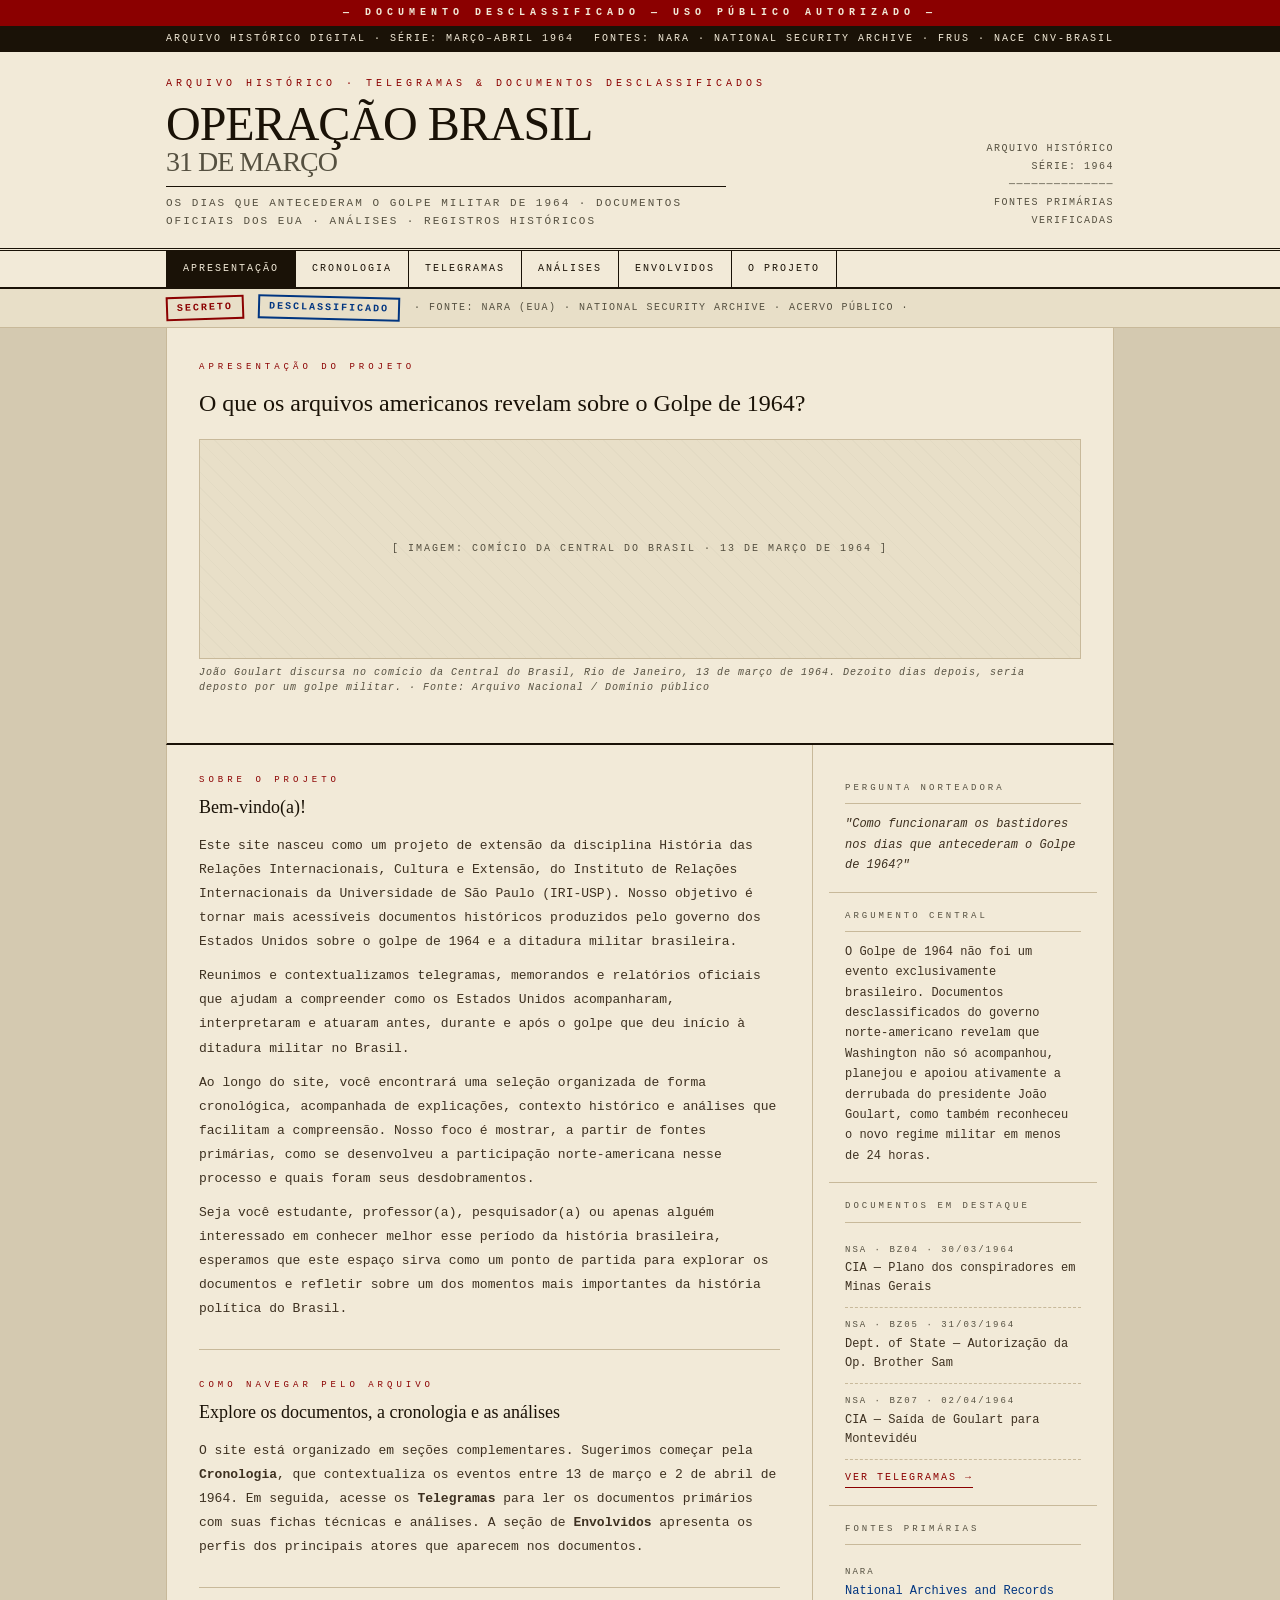
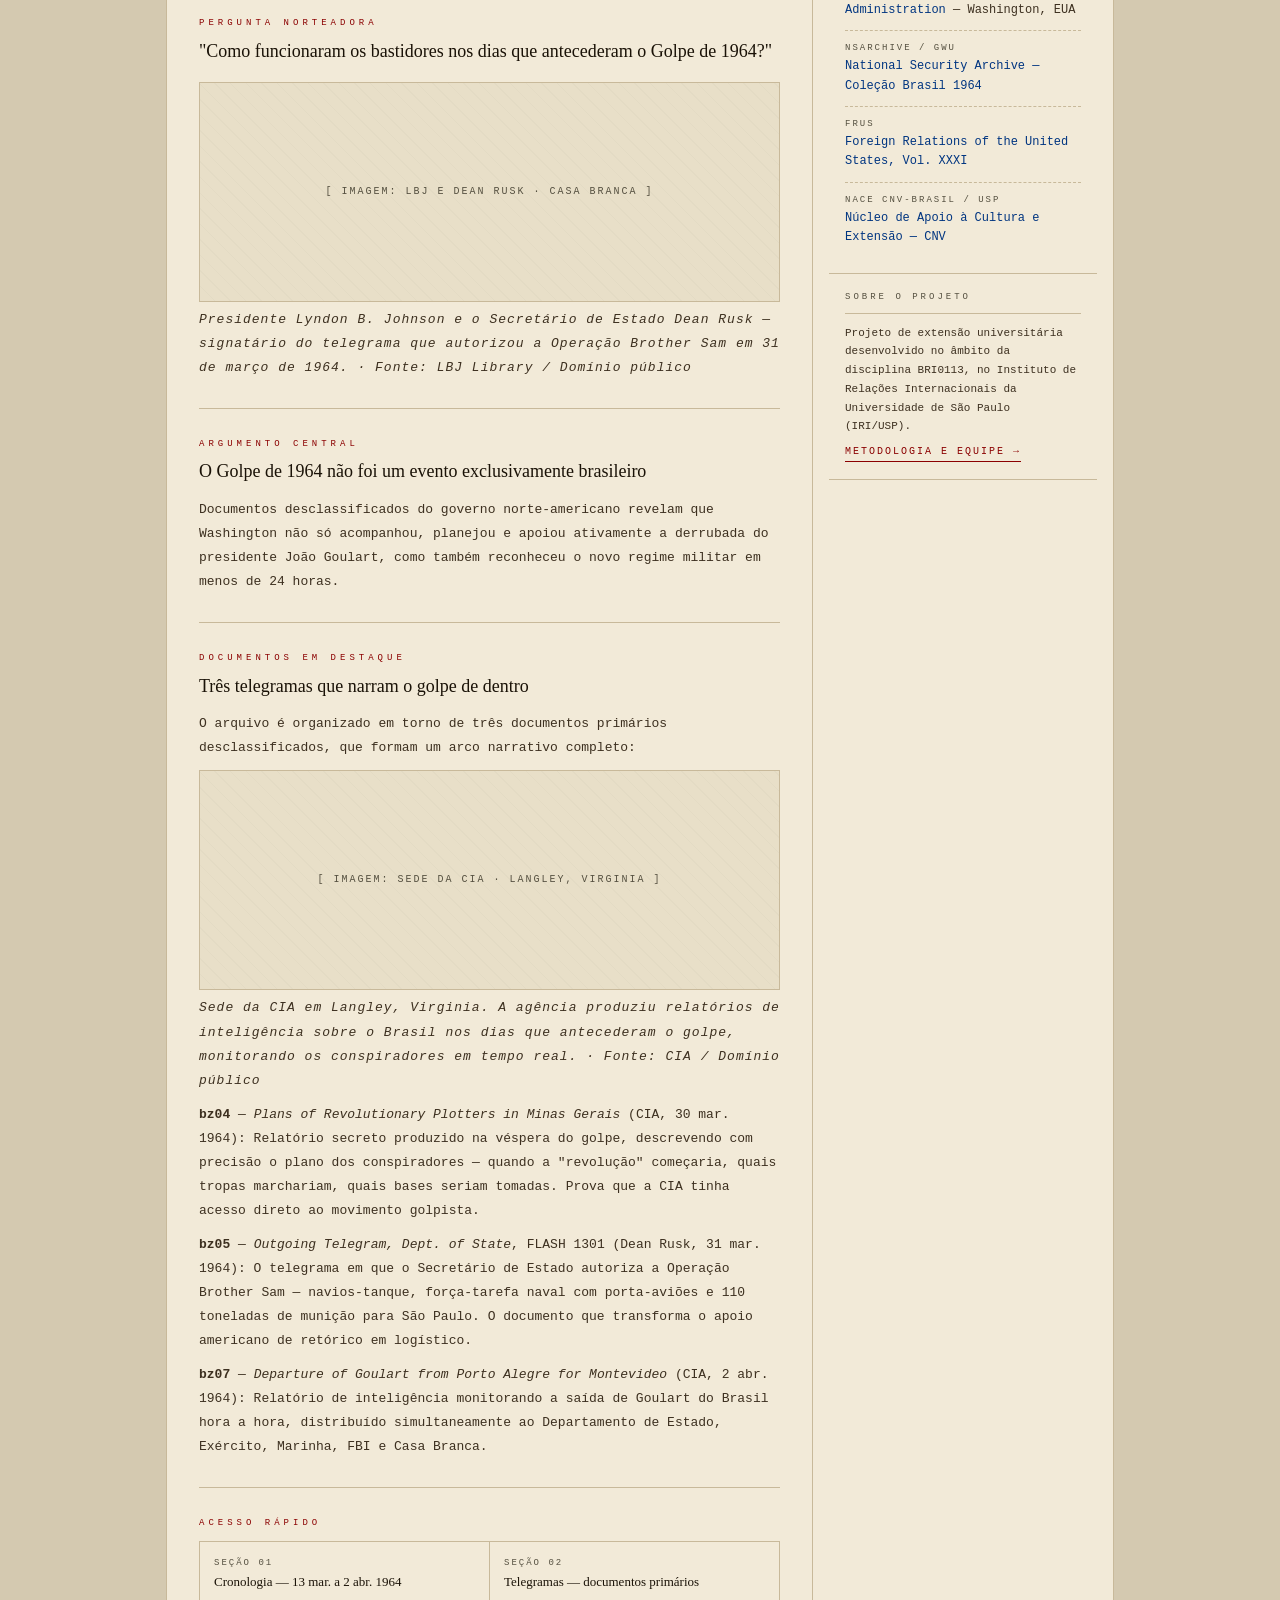
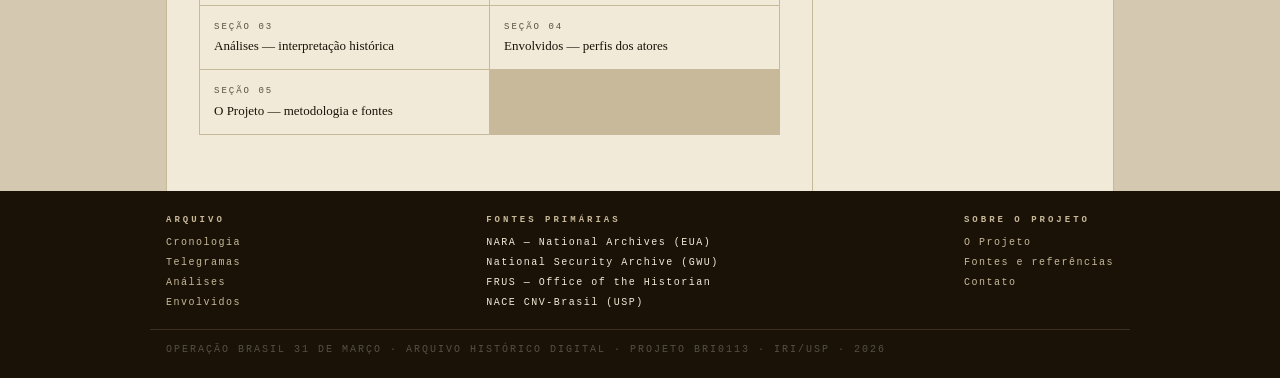
==== index.html @ 46f2328e "Add files via upload" ====
<!DOCTYPE html>
<html lang="pt-BR">
<head>
  <meta charset="UTF-8">
  <meta name="viewport" content="width=device-width, initial-scale=1.0">
  <title>Operação Brasil 31 de Março — Os Dias que Antecederam o Golpe de 1964</title>
  <meta name="description" content="Arquivo histórico digital com telegramas oficiais desclassificados da CIA e do Departamento de Estado norte-americano sobre o papel dos EUA no golpe militar de 1964 no Brasil.">
  <link rel="stylesheet" href="css/style.css">
</head>
<body>

<div class="classify-bar">— documento desclassificado — uso público autorizado —</div>

<div class="meta-bar">
  <div class="container">
    <span>ARQUIVO HISTÓRICO DIGITAL · SÉRIE: MARÇO–ABRIL 1964</span>
    <span>FONTES: NARA · NATIONAL SECURITY ARCHIVE · FRUS · NACE CNV-BRASIL</span>
  </div>
</div>

<header class="site-header">
  <div class="container">
    <div class="header-left">
      <div class="header-eyebrow">arquivo histórico · telegramas & documentos desclassificados</div>
      <div class="site-title">
        OPERAÇÃO BRASIL
        <span>31 DE MARÇO</span>
      </div>
      <div class="site-subtitle">OS DIAS QUE ANTECEDERAM O GOLPE MILITAR DE 1964 · DOCUMENTOS OFICIAIS DOS EUA · ANÁLISES · REGISTROS HISTÓRICOS</div>
    </div>
    <div class="header-right">
      ARQUIVO HISTÓRICO<br>
      SÉRIE: 1964<br>
      ──────────────<br>
      FONTES PRIMÁRIAS<br>
      VERIFICADAS
    </div>
  </div>
</header>

<nav class="site-nav">
  <div class="container">
    <a class="nav-item active" href="index.html">Apresentação</a>
    <a class="nav-item" href="pages/cronologia.html">Cronologia</a>
    <a class="nav-item" href="pages/telegramas.html">Telegramas</a>
    <a class="nav-item" href="pages/analises.html">Análises</a>
    <a class="nav-item" href="pages/envolvidos.html">Envolvidos</a>
    <a class="nav-item" href="pages/sobre.html">O Projeto</a>
  </div>
</nav>

<div class="stamp-row">
  <div class="container">
    <span class="stamp">SECRETO</span>
    <span class="stamp azul">DESCLASSIFICADO</span>
    <span>· FONTE: NARA (EUA) · NATIONAL SECURITY ARCHIVE · ACERVO PÚBLICO ·</span>
  </div>
</div>

<div class="container">

  <!-- IMAGEM DE ABERTURA -->
  <div class="sobre-hero">
    <div class="sobre-hero-label">Apresentação do projeto</div>
    <div class="sobre-hero-title">O que os arquivos americanos revelam sobre o Golpe de 1964?</div>

    <img
      class="sobre-img"
      src="https://upload.wikimedia.org/wikipedia/commons/thumb/6/6e/João_Goulart_discursando_-_13_de_março_1964.jpg/1200px-João_Goulart_discursando_-_13_de_março_1964.jpg"
      alt="João Goulart discursa no comício da Central do Brasil, 13 de março de 1964"
      onerror="this.style.display='none'; document.getElementById('img-placeholder-hero').style.display='flex';"
    >
    <div id="img-placeholder-hero" class="img-placeholder" style="display:none;">[ imagem: comício da Central do Brasil · 13 de março de 1964 ]</div>
    <p class="img-caption">João Goulart discursa no comício da Central do Brasil, Rio de Janeiro, 13 de março de 1964. Dezoito dias depois, seria deposto por um golpe militar. · Fonte: Arquivo Nacional / Domínio público</p>
  </div>

  <div class="sobre-grid">
    <main class="sobre-main">

      <!-- SEÇÃO 1: SOBRE O PROJETO -->
      <div class="sobre-section">
        <div class="sobre-section-label">Sobre o projeto</div>
        <h2>Bem-vindo(a)!</h2>
        <p>Este site nasceu como um projeto de extensão da disciplina História das Relações Internacionais, Cultura e Extensão, do Instituto de Relações Internacionais da Universidade de São Paulo (IRI-USP). Nosso objetivo é tornar mais acessíveis documentos históricos produzidos pelo governo dos Estados Unidos sobre o golpe de 1964 e a ditadura militar brasileira.</p>
        <p>Reunimos e contextualizamos telegramas, memorandos e relatórios oficiais que ajudam a compreender como os Estados Unidos acompanharam, interpretaram e atuaram antes, durante e após o golpe que deu início à ditadura militar no Brasil.</p>
        <p>Ao longo do site, você encontrará uma seleção organizada de forma cronológica, acompanhada de explicações, contexto histórico e análises que facilitam a compreensão. Nosso foco é mostrar, a partir de fontes primárias, como se desenvolveu a participação norte-americana nesse processo e quais foram seus desdobramentos.</p>
        <p>Seja você estudante, professor(a), pesquisador(a) ou apenas alguém interessado em conhecer melhor esse período da história brasileira, esperamos que este espaço sirva como um ponto de partida para explorar os documentos e refletir sobre um dos momentos mais importantes da história política do Brasil.</p>
      </div>

      <!-- SEÇÃO 2: COMO NAVEGAR -->
      <div class="sobre-section">
        <div class="sobre-section-label">Como navegar pelo arquivo</div>
        <h2>Explore os documentos, a cronologia e as análises</h2>
        <p>O site está organizado em seções complementares. Sugerimos começar pela <strong>Cronologia</strong>, que contextualiza os eventos entre 13 de março e 2 de abril de 1964. Em seguida, acesse os <strong>Telegramas</strong> para ler os documentos primários com suas fichas técnicas e análises. A seção de <strong>Envolvidos</strong> apresenta os perfis dos principais atores que aparecem nos documentos.</p>
      </div>

      <!-- SEÇÃO 3: A PERGUNTA -->
      <div class="sobre-section">
        <div class="sobre-section-label">Pergunta norteadora</div>
        <h2>"Como funcionaram os bastidores nos dias que antecederam o Golpe de 1964?"</h2>

        <img
          class="sobre-img"
          src="https://upload.wikimedia.org/wikipedia/commons/thumb/8/8e/Lyndon_Johnson_and_Dean_Rusk_1968.jpg/1200px-Lyndon_Johnson_and_Dean_Rusk_1968.jpg"
          alt="Presidente Lyndon B. Johnson e Secretário de Estado Dean Rusk, 1968"
          onerror="this.style.display='none'; document.getElementById('img-placeholder-lbj').style.display='flex';"
          style="margin-top:16px;"
        >
        <div id="img-placeholder-lbj" class="img-placeholder" style="display:none; margin-top:16px;">[ imagem: LBJ e Dean Rusk · Casa Branca ]</div>
        <p class="img-caption">Presidente Lyndon B. Johnson e o Secretário de Estado Dean Rusk — signatário do telegrama que autorizou a Operação Brother Sam em 31 de março de 1964. · Fonte: LBJ Library / Domínio público</p>
      </div>

      <!-- SEÇÃO 4: ARGUMENTO CENTRAL -->
      <div class="sobre-section">
        <div class="sobre-section-label">Argumento central</div>
        <h2>O Golpe de 1964 não foi um evento exclusivamente brasileiro</h2>
        <p>Documentos desclassificados do governo norte-americano revelam que Washington não só acompanhou, planejou e apoiou ativamente a derrubada do presidente João Goulart, como também reconheceu o novo regime militar em menos de 24 horas.</p>
      </div>

      <!-- SEÇÃO 5: OS DOCUMENTOS -->
      <div class="sobre-section">
        <div class="sobre-section-label">Documentos em destaque</div>
        <h2>Três telegramas que narram o golpe de dentro</h2>
        <p>O arquivo é organizado em torno de três documentos primários desclassificados, que formam um arco narrativo completo:</p>

        <img
          class="sobre-img"
          src="https://upload.wikimedia.org/wikipedia/commons/thumb/c/c5/CIA-headquarters.jpg/1200px-CIA-headquarters.jpg"
          alt="Sede da CIA em Langley, Virginia"
          onerror="this.style.display='none'; document.getElementById('img-placeholder-cia').style.display='flex';"
          style="margin-top:4px;"
        >
        <div id="img-placeholder-cia" class="img-placeholder" style="display:none; margin-top:4px;">[ imagem: sede da CIA · Langley, Virginia ]</div>
        <p class="img-caption">Sede da CIA em Langley, Virginia. A agência produziu relatórios de inteligência sobre o Brasil nos dias que antecederam o golpe, monitorando os conspiradores em tempo real. · Fonte: CIA / Domínio público</p>

        <p><strong>bz04</strong> — <em>Plans of Revolutionary Plotters in Minas Gerais</em> (CIA, 30 mar. 1964): Relatório secreto produzido na véspera do golpe, descrevendo com precisão o plano dos conspiradores — quando a "revolução" começaria, quais tropas marchariam, quais bases seriam tomadas. Prova que a CIA tinha acesso direto ao movimento golpista.</p>
        <p><strong>bz05</strong> — <em>Outgoing Telegram, Dept. of State</em>, FLASH 1301 (Dean Rusk, 31 mar. 1964): O telegrama em que o Secretário de Estado autoriza a Operação Brother Sam — navios-tanque, força-tarefa naval com porta-aviões e 110 toneladas de munição para São Paulo. O documento que transforma o apoio americano de retórico em logístico.</p>
        <p><strong>bz07</strong> — <em>Departure of Goulart from Porto Alegre for Montevideo</em> (CIA, 2 abr. 1964): Relatório de inteligência monitorando a saída de Goulart do Brasil hora a hora, distribuído simultaneamente ao Departamento de Estado, Exército, Marinha, FBI e Casa Branca.</p>
      </div>

      <!-- SEÇÃO 6: NAVEGAÇÃO RÁPIDA -->
      <div class="sobre-section">
        <div class="sobre-section-label">Acesso rápido</div>
        <div class="nav-grid">
          <a class="nav-grid-item" href="pages/cronologia.html">
            <div class="nav-grid-label">Seção 01</div>
            <div class="nav-grid-title">Cronologia — 13 mar. a 2 abr. 1964</div>
          </a>
          <a class="nav-grid-item" href="pages/telegramas.html">
            <div class="nav-grid-label">Seção 02</div>
            <div class="nav-grid-title">Telegramas — documentos primários</div>
          </a>
          <a class="nav-grid-item" href="pages/analises.html">
            <div class="nav-grid-label">Seção 03</div>
            <div class="nav-grid-title">Análises — interpretação histórica</div>
          </a>
          <a class="nav-grid-item" href="pages/envolvidos.html">
            <div class="nav-grid-label">Seção 04</div>
            <div class="nav-grid-title">Envolvidos — perfis dos atores</div>
          </a>
          <a class="nav-grid-item" href="pages/sobre.html">
            <div class="nav-grid-label">Seção 05</div>
            <div class="nav-grid-title">O Projeto — metodologia e fontes</div>
          </a>
        </div>
      </div>

    </main>

    <!-- SIDEBAR -->
    <aside class="sobre-sidebar">

      <div class="sidebar-block">
        <div class="sidebar-label">Pergunta norteadora</div>
        <p style="font-size:12px; line-height:1.7; color:var(--tinta-suave); font-style:italic;">"Como funcionaram os bastidores nos dias que antecederam o Golpe de 1964?"</p>
      </div>

      <div class="sidebar-block">
        <div class="sidebar-label">Argumento central</div>
        <p style="font-size:12px; line-height:1.7; color:var(--tinta-suave);">O Golpe de 1964 não foi um evento exclusivamente brasileiro. Documentos desclassificados do governo norte-americano revelam que Washington não só acompanhou, planejou e apoiou ativamente a derrubada do presidente João Goulart, como também reconheceu o novo regime militar em menos de 24 horas.</p>
      </div>

      <div class="sidebar-block">
        <div class="sidebar-label">Documentos em destaque</div>
        <div class="fonte-item">
          <span class="fonte-sigla">NSA · bz04 · 30/03/1964</span>
          CIA — Plano dos conspiradores em Minas Gerais
        </div>
        <div class="fonte-item">
          <span class="fonte-sigla">NSA · bz05 · 31/03/1964</span>
          Dept. of State — Autorização da Op. Brother Sam
        </div>
        <div class="fonte-item">
          <span class="fonte-sigla">NSA · bz07 · 02/04/1964</span>
          CIA — Saída de Goulart para Montevidéu
        </div>
        <a class="read-more" href="pages/telegramas.html" style="margin-top:10px; display:inline-block;">Ver telegramas →</a>
      </div>

      <div class="sidebar-block">
        <div class="sidebar-label">Fontes primárias</div>
        <div class="fonte-item">
          <span class="fonte-sigla">NARA</span>
          <a href="https://www.archives.gov" target="_blank" rel="noopener">National Archives and Records Administration</a> — Washington, EUA
        </div>
        <div class="fonte-item">
          <span class="fonte-sigla">NSArchive / GWU</span>
          <a href="https://nsarchive2.gwu.edu/NSAEBB/NSAEBB118/" target="_blank" rel="noopener">National Security Archive — Coleção Brasil 1964</a>
        </div>
        <div class="fonte-item">
          <span class="fonte-sigla">FRUS</span>
          <a href="https://history.state.gov/historicaldocuments/frus1964-68v31" target="_blank" rel="noopener">Foreign Relations of the United States, Vol. XXXI</a>
        </div>
        <div class="fonte-item">
          <span class="fonte-sigla">NACE CNV-Brasil / USP</span>
          <a href="https://nacecnv-brasil.prceu.usp.br/" target="_blank" rel="noopener">Núcleo de Apoio à Cultura e Extensão — CNV</a>
        </div>
      </div>

      <div class="sidebar-block">
        <div class="sidebar-label">Sobre o projeto</div>
        <p style="font-size:11px; line-height:1.7; color:var(--tinta-suave);">Projeto de extensão universitária desenvolvido no âmbito da disciplina BRI0113, no Instituto de Relações Internacionais da Universidade de São Paulo (IRI/USP).</p>
        <a class="read-more" href="pages/sobre.html" style="margin-top:8px; display:inline-block;">Metodologia e equipe →</a>
      </div>

    </aside>
  </div>
</div>

<footer class="site-footer">
  <div class="container">
    <div class="footer-col">
      <strong>Arquivo</strong>
      <a href="pages/cronologia.html">Cronologia</a><br>
      <a href="pages/telegramas.html">Telegramas</a><br>
      <a href="pages/analises.html">Análises</a><br>
      <a href="pages/envolvidos.html">Envolvidos</a>
    </div>
    <div class="footer-col">
      <strong>Fontes primárias</strong>
      NARA — National Archives (EUA)<br>
      National Security Archive (GWU)<br>
      FRUS — Office of the Historian<br>
      NACE CNV-Brasil (USP)
    </div>
    <div class="footer-col">
      <strong>Sobre o projeto</strong>
      <a href="pages/sobre.html">O Projeto</a><br>
      <a href="pages/sobre.html">Fontes e referências</a><br>
      <a href="pages/sobre.html">Contato</a>
    </div>
  </div>
  <div class="footer-bottom container">
    OPERAÇÃO BRASIL 31 DE MARÇO · ARQUIVO HISTÓRICO DIGITAL · PROJETO BRI0113 · IRI/USP · 2026
  </div>
</footer>

</body>
</html>
---- css/style.css ----
/* Fontes do sistema — funcionam offline e no GitHub Pages */

*, *::before, *::after { box-sizing: border-box; margin: 0; padding: 0; }

:root {
  --papel: #f2ead8;
  --papel-escuro: #e8dfc8;
  --papel-borda: #c8b99a;
  --tinta: #1a1207;
  --tinta-suave: #3d3020;
  --vermelho: #8b0000;
  --azul: #003580;
  --verde: #1a4a1a;
  --cinza: #555040;
}

html { scroll-behavior: smooth; }

body {
  font-family: 'Courier New', 'Courier', monospace;
  background: #d4c9b0;
  color: var(--tinta);
  font-size: 15px;
  line-height: 1.6;
}

a { color: inherit; text-decoration: none; }
a:hover { text-decoration: underline; }

/* ── LAYOUT ── */
.container { max-width: 980px; margin: 0 auto; padding: 0 16px; }

/* ── CLASSIFY BAR ── */
.classify-bar {
  background: var(--vermelho);
  color: var(--papel);
  text-align: center;
  font-size: 10px;
  letter-spacing: 5px;
  text-transform: uppercase;
  padding: 5px;
  font-weight: 700;
}

/* ── TOP META BAR ── */
.meta-bar {
  background: var(--tinta);
  color: var(--papel);
  padding: 5px 0;
  font-size: 10px;
  letter-spacing: 2px;
}
.meta-bar .container {
  display: flex;
  justify-content: space-between;
  align-items: center;
}
.meta-bar a { color: var(--papel-borda); }
.meta-bar a:hover { color: var(--papel); text-decoration: none; }

/* ── HEADER ── */
.site-header {
  background: var(--papel);
  border-bottom: 3px double var(--tinta);
  padding: 24px 0 18px;
}
.site-header .container {
  display: flex;
  align-items: flex-end;
  justify-content: space-between;
  gap: 24px;
}
.header-left { flex: 1; }
.header-eyebrow {
  font-size: 10px;
  letter-spacing: 4px;
  text-transform: uppercase;
  color: var(--vermelho);
  margin-bottom: 8px;
}
.site-title {
  font-family: 'Georgia', 'Palatino Linotype', serif;
  font-size: 48px;
  font-weight: normal;
  line-height: 1.0;
  letter-spacing: -1px;
  color: var(--tinta);
}
.site-title span { display: block; font-size: 28px; color: var(--cinza); }
.site-subtitle {
  margin-top: 10px;
  font-size: 11px;
  letter-spacing: 2px;
  color: var(--cinza);
  border-top: 1px solid var(--tinta);
  padding-top: 8px;
  max-width: 560px;
}
.header-right {
  text-align: right;
  font-size: 10px;
  letter-spacing: 1.5px;
  color: var(--cinza);
  line-height: 1.8;
}

/* ── NAV ── */
.site-nav {
  background: var(--papel);
  border-bottom: 2px solid var(--tinta);
  position: sticky;
  top: 0;
  z-index: 100;
}
.site-nav .container { display: flex; align-items: stretch; }
.nav-item {
  padding: 10px 16px;
  font-size: 10px;
  letter-spacing: 2px;
  text-transform: uppercase;
  border-right: 1px solid var(--tinta);
  color: var(--tinta);
  white-space: nowrap;
  transition: background 0.15s, color 0.15s;
  display: flex;
  align-items: center;
}
.nav-item:hover, .nav-item.active {
  background: var(--tinta);
  color: var(--papel);
  text-decoration: none;
}
.nav-item:first-child { border-left: 1px solid var(--tinta); }

/* ── STAMP ROW ── */
.stamp-row {
  background: var(--papel-escuro);
  border-bottom: 1px solid var(--papel-borda);
  padding: 7px 0;
}
.stamp-row .container {
  display: flex;
  align-items: center;
  gap: 14px;
  font-size: 10px;
  letter-spacing: 1.5px;
  color: var(--cinza);
  flex-wrap: wrap;
}
.stamp {
  border: 2px solid var(--vermelho);
  color: var(--vermelho);
  padding: 2px 9px;
  font-size: 10px;
  letter-spacing: 2px;
  font-weight: 700;
  transform: rotate(-2deg);
  display: inline-block;
  white-space: nowrap;
  flex-shrink: 0;
}
.stamp.azul {
  border-color: var(--azul);
  color: var(--azul);
  transform: rotate(1.5deg);
}

/* ── MAIN GRID ── */
.main-grid {
  background: var(--papel);
  display: grid;
  grid-template-columns: 1fr 300px;
  border-left: 1px solid var(--papel-borda);
  border-right: 1px solid var(--papel-borda);
}

/* ── HERO ── */
.hero {
  padding: 24px;
  border-bottom: 2px solid var(--tinta);
  border-right: 1px solid var(--papel-borda);
}
.hero-kicker {
  font-size: 10px;
  letter-spacing: 3px;
  text-transform: uppercase;
  color: var(--vermelho);
  margin-bottom: 8px;
}
.hero-hed {
  font-family: 'Georgia', 'Palatino Linotype', serif;
  font-size: 26px;
  font-weight: normal;
  line-height: 1.2;
  color: var(--tinta);
  margin-bottom: 12px;
}
.hero-meta {
  display: flex;
  gap: 20px;
  font-size: 10px;
  letter-spacing: 1.5px;
  color: var(--cinza);
  border-top: 1px solid var(--papel-borda);
  border-bottom: 1px solid var(--papel-borda);
  padding: 7px 0;
  flex-wrap: wrap;
}
.hero-meta strong { color: var(--tinta); }
.redacted {
  background: var(--tinta);
  color: var(--tinta);
  border-radius: 2px;
  padding: 0 4px;
  user-select: none;
  font-size: 11px;
  cursor: not-allowed;
}
.hero-img {
  width: 100%;
  height: 200px;
  background: var(--papel-escuro);
  border: 1px solid var(--papel-borda);
  margin: 14px 0;
  display: flex;
  align-items: center;
  justify-content: center;
  font-size: 10px;
  letter-spacing: 2px;
  color: var(--cinza);
  text-transform: uppercase;
  position: relative;
  overflow: hidden;
}
.hero-img::after {
  content: '';
  position: absolute;
  inset: 0;
  background: repeating-linear-gradient(45deg, transparent, transparent 10px, rgba(0,0,0,0.02) 10px, rgba(0,0,0,0.02) 11px);
}
.hero-body {
  font-size: 14px;
  line-height: 1.7;
  color: var(--tinta-suave);
  margin-top: 12px;
  font-style: italic;
}
.hero-body p + p { margin-top: 10px; }
.read-more {
  display: inline-block;
  margin-top: 12px;
  font-size: 10px;
  letter-spacing: 2px;
  text-transform: uppercase;
  color: var(--vermelho);
  border-bottom: 1px solid var(--vermelho);
  padding-bottom: 1px;
}
.read-more:hover { text-decoration: none; color: var(--tinta); border-color: var(--tinta); }

/* ── ARTICLE LIST ── */
.article-list { border-right: 1px solid var(--papel-borda); }
.section-label {
  padding: 8px 24px;
  font-size: 9px;
  letter-spacing: 4px;
  text-transform: uppercase;
  color: var(--cinza);
  background: var(--papel-escuro);
  border-bottom: 1px solid var(--papel-borda);
  border-top: 1px solid var(--papel-borda);
}
.article-card {
  padding: 16px 24px;
  border-bottom: 1px solid var(--papel-borda);
  transition: background 0.1s;
  display: block;
}
.article-card:hover { background: var(--papel-escuro); text-decoration: none; }
.article-date {
  font-size: 10px;
  letter-spacing: 2px;
  color: var(--cinza);
  margin-bottom: 5px;
  text-transform: uppercase;
}
.article-hed {
  font-family: 'Georgia', 'Palatino Linotype', serif;
  font-size: 16px;
  font-weight: normal;
  line-height: 1.3;
  color: var(--tinta);
  margin-bottom: 6px;
}
.article-deck {
  font-size: 12px;
  color: var(--tinta-suave);
  line-height: 1.5;
  margin-bottom: 8px;
}
.tag {
  display: inline-block;
  font-size: 9px;
  letter-spacing: 2px;
  text-transform: uppercase;
  border: 1px solid;
  padding: 2px 7px;
  margin-top: 2px;
}
.tag-telegrama { color: var(--vermelho); border-color: var(--vermelho); }
.tag-analise { color: var(--azul); border-color: var(--azul); }
.tag-cronologia { color: var(--verde); border-color: var(--verde); }
.tag-foto { color: #6b4c00; border-color: #6b4c00; }
.tag-documento { color: #4a0060; border-color: #4a0060; }

/* ── SIDEBAR ── */
.sidebar { padding: 0; background: var(--papel); }
.sidebar-block { padding: 16px; border-bottom: 1px solid var(--papel-borda); }
.sidebar-label {
  font-size: 9px;
  letter-spacing: 3px;
  text-transform: uppercase;
  color: var(--cinza);
  border-bottom: 1px solid var(--papel-borda);
  padding-bottom: 8px;
  margin-bottom: 10px;
}

/* Search */
.search-form { display: flex; }
.search-form input {
  flex: 1;
  font-family: 'Courier New', monospace;
  font-size: 11px;
  padding: 7px 10px;
  border: 1px solid var(--tinta);
  border-right: none;
  background: var(--papel);
  color: var(--tinta);
  outline: none;
  letter-spacing: 1px;
}
.search-form input:focus { background: #fff; }
.search-form button {
  font-family: 'Courier New', monospace;
  font-size: 10px;
  letter-spacing: 2px;
  padding: 7px 12px;
  border: 1px solid var(--tinta);
  background: var(--tinta);
  color: var(--papel);
  cursor: pointer;
  text-transform: uppercase;
}
.search-form button:hover { background: var(--vermelho); border-color: var(--vermelho); }

/* Timeline */
.tl-item {
  display: flex;
  gap: 10px;
  margin-bottom: 10px;
  font-size: 12px;
}
.tl-date {
  font-weight: 700;
  color: var(--vermelho);
  white-space: nowrap;
  font-size: 11px;
  min-width: 55px;
  padding-top: 1px;
}
.tl-text { color: var(--tinta-suave); line-height: 1.4; }

/* Doc items */
.doc-item {
  font-size: 11px;
  padding: 8px 0;
  border-bottom: 1px dashed var(--papel-borda);
  line-height: 1.5;
  color: var(--tinta-suave);
}
.doc-item:last-child { border-bottom: none; }
.doc-id {
  display: block;
  font-size: 10px;
  color: var(--vermelho);
  letter-spacing: 1.5px;
  margin-bottom: 2px;
  font-weight: 700;
}
.doc-item a:hover .doc-id { color: var(--tinta); }

/* Personagens */
.personagem-item {
  display: flex;
  gap: 10px;
  padding: 8px 0;
  border-bottom: 1px dashed var(--papel-borda);
  font-size: 12px;
  align-items: flex-start;
}
.personagem-item:last-child { border-bottom: none; }
.personagem-inicial {
  width: 36px;
  height: 36px;
  border: 1px solid var(--papel-borda);
  display: flex;
  align-items: center;
  justify-content: center;
  font-size: 13px;
  font-weight: 700;
  color: var(--cinza);
  flex-shrink: 0;
  background: var(--papel-escuro);
}
.personagem-nome { font-weight: 700; color: var(--tinta); font-size: 12px; }
.personagem-cargo { color: var(--cinza); font-size: 11px; }

/* ── FOOTER ── */
.site-footer {
  background: var(--tinta);
  color: var(--papel);
  padding: 20px 0;
  font-size: 10px;
  letter-spacing: 1.5px;
  margin-top: 0;
}
.site-footer .container {
  display: flex;
  justify-content: space-between;
  align-items: flex-start;
  gap: 24px;
  flex-wrap: wrap;
}
.footer-col { line-height: 2; }
.footer-col strong {
  display: block;
  margin-bottom: 4px;
  color: var(--papel-borda);
  letter-spacing: 3px;
  font-size: 9px;
  text-transform: uppercase;
}
.footer-col a { color: var(--papel-borda); }
.footer-col a:hover { color: var(--papel); text-decoration: none; }
.footer-bottom {
  border-top: 1px solid var(--tinta-suave);
  margin-top: 16px;
  padding-top: 12px;
  text-align: center;
  color: var(--cinza);
  font-size: 10px;
  letter-spacing: 2px;
}

/* ── PÁGINA INTERNA ── */
.page-header {
  background: var(--papel);
  border-bottom: 2px solid var(--tinta);
  border-left: 1px solid var(--papel-borda);
  border-right: 1px solid var(--papel-borda);
  padding: 24px;
}
.page-content {
  background: var(--papel);
  border-left: 1px solid var(--papel-borda);
  border-right: 1px solid var(--papel-borda);
  padding: 24px;
  min-height: 60vh;
}

/* ── TELEGRAMA PAGE ── */
.telegrama-doc {
  border: 1px solid var(--papel-borda);
  margin-bottom: 24px;
}
.telegrama-doc-header {
  background: var(--papel-escuro);
  border-bottom: 2px solid var(--tinta);
  padding: 16px 20px;
}
.telegrama-doc-grid {
  display: grid;
  grid-template-columns: 1fr 1fr;
  gap: 8px;
  font-size: 12px;
  margin-top: 10px;
}
.telegrama-doc-field strong {
  display: block;
  font-size: 9px;
  letter-spacing: 2px;
  text-transform: uppercase;
  color: var(--cinza);
  margin-bottom: 2px;
}
.telegrama-doc-body {
  padding: 20px;
  font-size: 13px;
  line-height: 1.8;
  white-space: pre-wrap;
  border-bottom: 1px solid var(--papel-borda);
}
.telegrama-doc-analysis {
  padding: 16px 20px;
  font-size: 13px;
  line-height: 1.7;
  color: var(--tinta-suave);
  border-top: 2px solid var(--tinta);
}
.telegrama-doc-analysis h3 {
  font-family: 'Georgia', 'Palatino Linotype', serif;
  font-size: 15px;
  font-weight: normal;
  margin-bottom: 10px;
  color: var(--tinta);
}

/* ── CRONOLOGIA PAGE ── */
.cronologia-entry {
  display: grid;
  grid-template-columns: 120px 1fr;
  gap: 0;
  border-bottom: 1px solid var(--papel-borda);
}
.cronologia-entry:last-child { border-bottom: none; }
.cronologia-data {
  padding: 16px;
  border-right: 2px solid var(--vermelho);
  font-size: 11px;
  font-weight: 700;
  color: var(--vermelho);
  letter-spacing: 1.5px;
  line-height: 1.5;
}
.cronologia-data span {
  display: block;
  font-weight: normal;
  color: var(--cinza);
  font-size: 10px;
}
.cronologia-content { padding: 16px; }
.cronologia-content h3 {
  font-family: 'Georgia', 'Palatino Linotype', serif;
  font-size: 17px;
  font-weight: normal;
  margin-bottom: 6px;
}
.cronologia-content p { font-size: 13px; color: var(--tinta-suave); line-height: 1.6; }
.cronologia-content .tag { margin-top: 8px; }

/* ── BACK LINK ── */
.back-link {
  display: inline-block;
  font-size: 10px;
  letter-spacing: 2px;
  text-transform: uppercase;
  color: var(--cinza);
  margin-bottom: 16px;
  padding: 4px 0;
  border-bottom: 1px solid var(--papel-borda);
}
.back-link:hover { color: var(--tinta); border-color: var(--tinta); text-decoration: none; }

/* ── PERGUNTA BANNER ── */
.pergunta-banner {
  background: var(--tinta);
  color: var(--papel);
  padding: 14px 20px;
  display: flex;
  gap: 16px;
  align-items: baseline;
  flex-wrap: wrap;
  border-left: 4px solid var(--vermelho);
}
.pergunta-label {
  font-size: 9px;
  letter-spacing: 3px;
  text-transform: uppercase;
  color: var(--papel-borda);
  white-space: nowrap;
  flex-shrink: 0;
}
.pergunta-texto {
  font-family: 'Georgia', 'Palatino Linotype', serif;
  font-size: 14px;
  line-height: 1.5;
  color: var(--papel);
}

/* ── SOBRE / INDEX PAGE ── */
.sobre-hero {
  background: var(--papel);
  border-left: 1px solid var(--papel-borda);
  border-right: 1px solid var(--papel-borda);
  border-bottom: 2px solid var(--tinta);
  padding: 32px 32px 28px;
}
.sobre-hero-label {
  font-size: 9px;
  letter-spacing: 4px;
  text-transform: uppercase;
  color: var(--vermelho);
  margin-bottom: 12px;
}
.sobre-hero-title {
  font-family: 'Georgia', 'Palatino Linotype', serif;
  font-size: 24px;
  font-weight: normal;
  line-height: 1.35;
  color: var(--tinta);
  margin-bottom: 20px;
  max-width: 700px;
}
.sobre-img {
  width: 100%;
  max-height: 320px;
  object-fit: cover;
  border: 1px solid var(--papel-borda);
  display: block;
  margin-bottom: 6px;
  filter: sepia(30%) contrast(1.05);
}
.img-placeholder {
  width: 100%;
  height: 220px;
  background: var(--papel-escuro);
  border: 1px solid var(--papel-borda);
  display: flex;
  align-items: center;
  justify-content: center;
  font-size: 10px;
  letter-spacing: 2px;
  color: var(--cinza);
  text-transform: uppercase;
  margin-bottom: 6px;
  position: relative;
  overflow: hidden;
}
.img-placeholder::after {
  content: '';
  position: absolute;
  inset: 0;
  background: repeating-linear-gradient(45deg, transparent, transparent 10px, rgba(0,0,0,0.02) 10px, rgba(0,0,0,0.02) 11px);
}
.img-caption {
  font-size: 10px;
  color: var(--cinza);
  letter-spacing: 1px;
  margin-bottom: 20px;
  font-style: italic;
  line-height: 1.5;
}
.sobre-grid {
  display: grid;
  grid-template-columns: 1fr 300px;
  background: var(--papel);
  border-left: 1px solid var(--papel-borda);
  border-right: 1px solid var(--papel-borda);
}
.sobre-main { padding: 28px 32px; border-right: 1px solid var(--papel-borda); }
.sobre-sidebar { padding: 20px 16px; }
.sobre-section { margin-bottom: 28px; padding-bottom: 28px; border-bottom: 1px solid var(--papel-borda); }
.sobre-section:last-child { border-bottom: none; margin-bottom: 0; }
.sobre-section-label {
  font-size: 9px;
  letter-spacing: 4px;
  text-transform: uppercase;
  color: var(--vermelho);
  margin-bottom: 6px;
}
.sobre-section h2 {
  font-family: 'Georgia', 'Palatino Linotype', serif;
  font-size: 18px;
  font-weight: normal;
  margin-bottom: 12px;
  color: var(--tinta);
}
.sobre-section p {
  font-size: 13px;
  line-height: 1.85;
  color: var(--tinta-suave);
  margin-bottom: 10px;
}
.sobre-section p:last-child { margin-bottom: 0; }
.nav-grid {
  display: grid;
  grid-template-columns: 1fr 1fr;
  gap: 1px;
  background: var(--papel-borda);
  border: 1px solid var(--papel-borda);
  margin-top: 10px;
}
.nav-grid-item {
  background: var(--papel);
  padding: 14px;
  display: block;
  transition: background 0.1s;
}
.nav-grid-item:hover { background: var(--papel-escuro); text-decoration: none; }
.nav-grid-label {
  font-size: 9px;
  letter-spacing: 2px;
  text-transform: uppercase;
  color: var(--cinza);
  margin-bottom: 4px;
}
.nav-grid-title {
  font-family: 'Georgia', 'Palatino Linotype', serif;
  font-size: 13px;
  color: var(--tinta);
  line-height: 1.3;
}
.fonte-item {
  font-size: 12px;
  padding: 10px 0;
  border-bottom: 1px dashed var(--papel-borda);
  line-height: 1.6;
  color: var(--tinta-suave);
}
.fonte-item:last-child { border-bottom: none; }
.fonte-item a { color: var(--azul); }
.fonte-item a:hover { color: var(--tinta); }
.fonte-sigla {
  display: block;
  font-size: 9px;
  letter-spacing: 2px;
  text-transform: uppercase;
  color: var(--cinza);
  margin-bottom: 2px;
}

/* ── RESPONSIVE ── */
@media (max-width: 720px) {
  .main-grid { grid-template-columns: 1fr; }
  .sidebar { border-top: 2px solid var(--tinta); }
  .site-title { font-size: 34px; }
  .site-title span { font-size: 22px; }
  .header-right { display: none; }
  .nav-item { padding: 10px 10px; font-size: 9px; letter-spacing: 1px; }
  .hero-hed { font-size: 20px; }
  .meta-bar .container { flex-direction: column; gap: 4px; text-align: center; }
  .site-footer .container { flex-direction: column; }
  .cronologia-entry { grid-template-columns: 90px 1fr; }
  .telegrama-doc-grid { grid-template-columns: 1fr; }
  .site-header .container { flex-direction: column; }
}
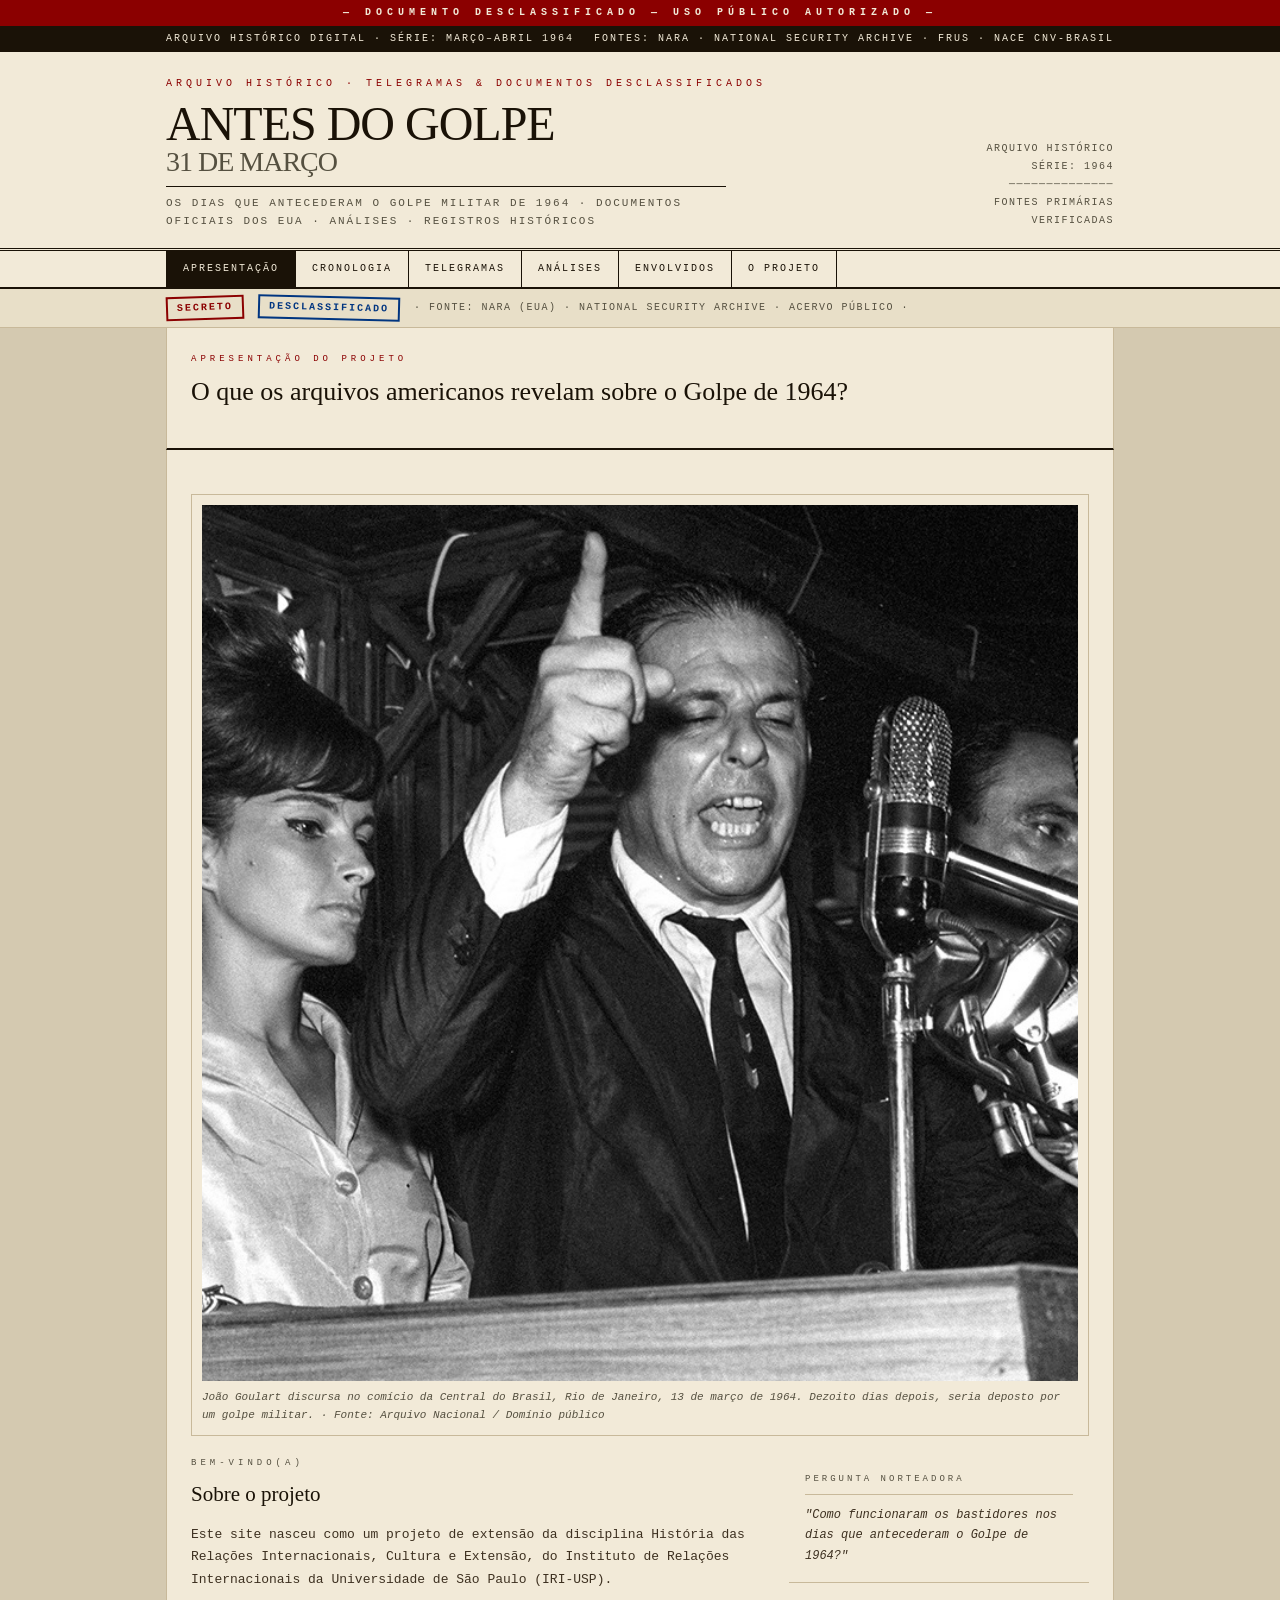
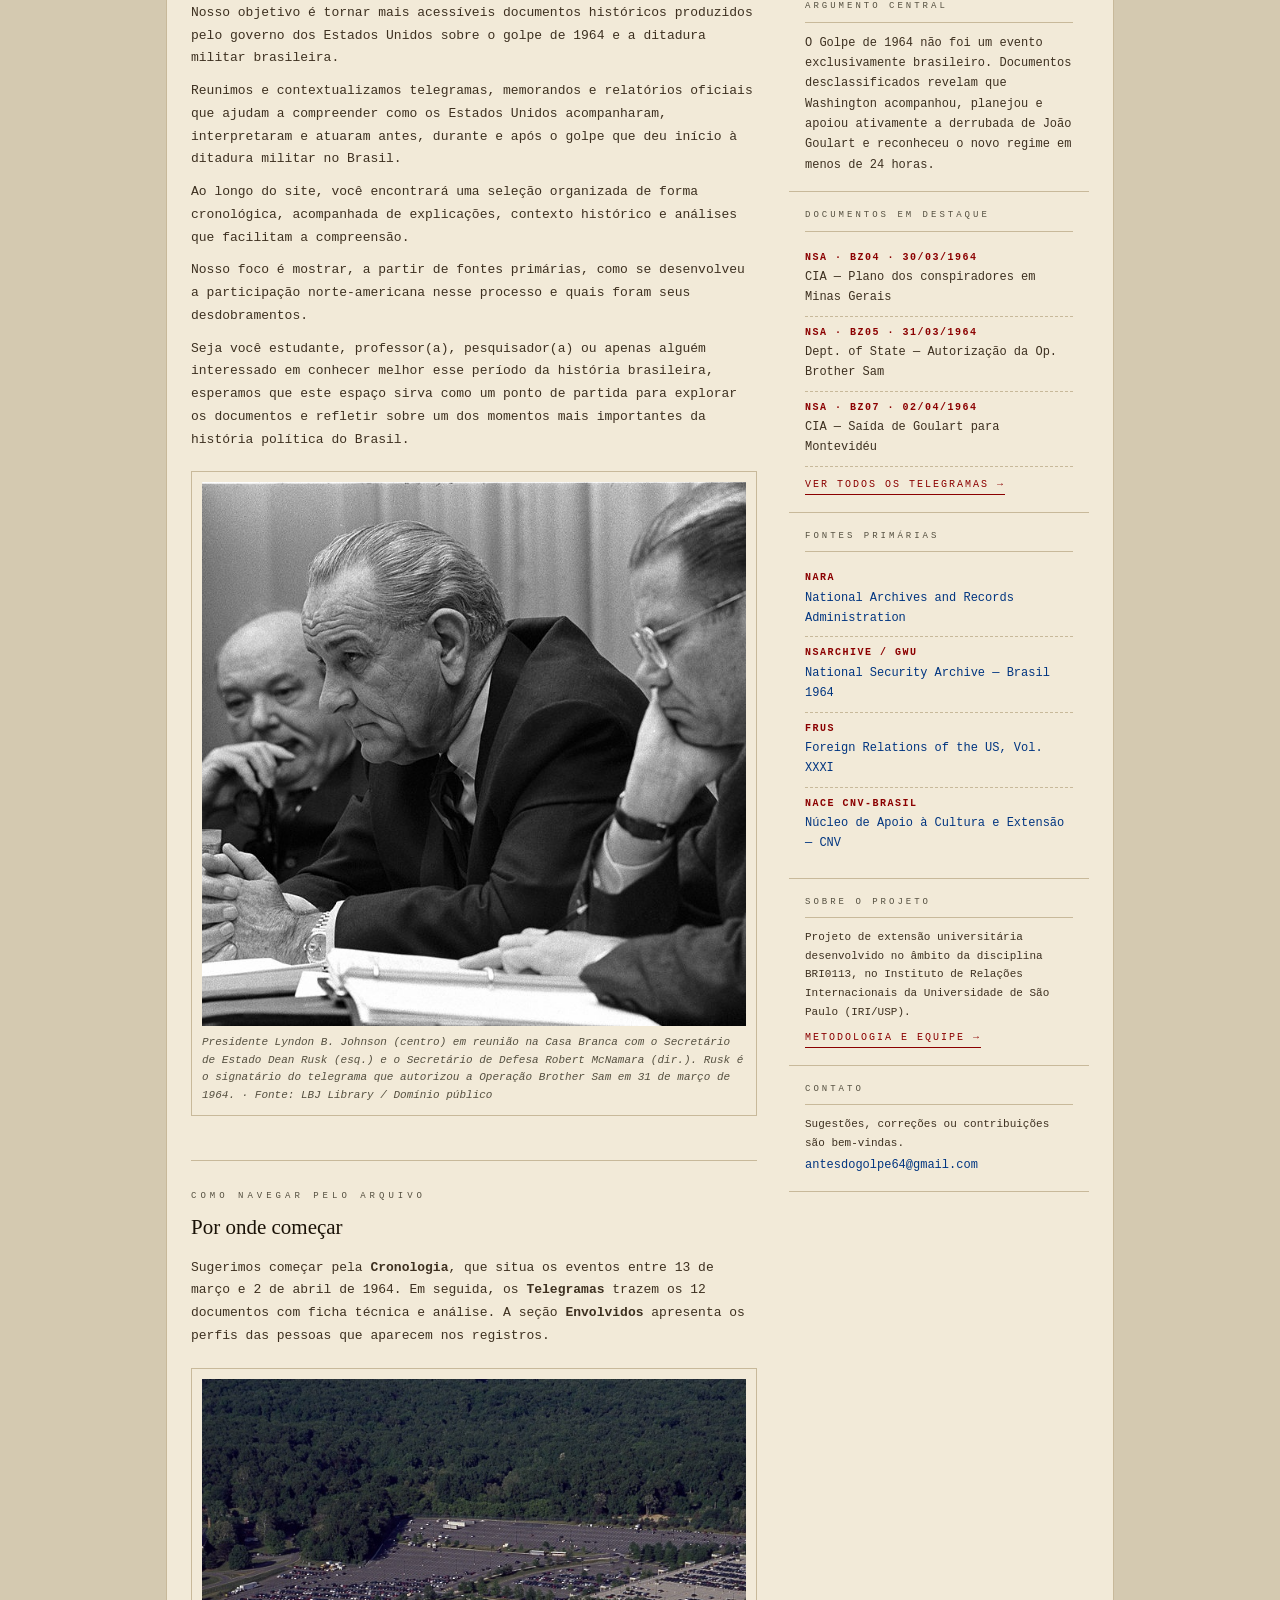
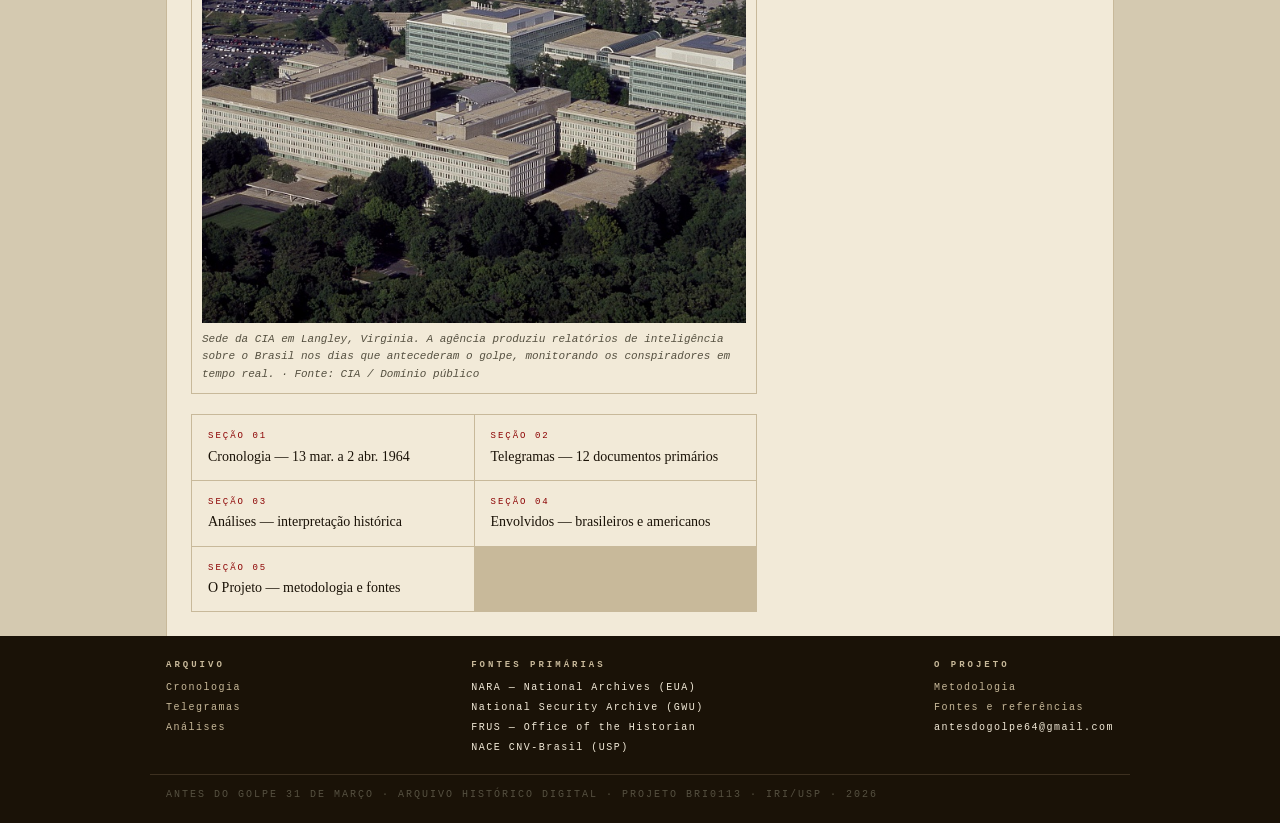
==== commit 653af27e: "Add files via upload" ====
--- a/index.html
+++ b/index.html
@@ -3,14 +3,12 @@
 <head>
   <meta charset="UTF-8">
   <meta name="viewport" content="width=device-width, initial-scale=1.0">
-  <title>Operação Brasil 31 de Março — Os Dias que Antecederam o Golpe de 1964</title>
-  <meta name="description" content="Arquivo histórico digital com telegramas oficiais desclassificados da CIA e do Departamento de Estado norte-americano sobre o papel dos EUA no golpe militar de 1964 no Brasil.">
+  <title>Antes do Golpe — Os EUA e o Golpe de 1964</title>
   <link rel="stylesheet" href="css/style.css">
 </head>
 <body>
 
 <div class="classify-bar">— documento desclassificado — uso público autorizado —</div>
-
 <div class="meta-bar">
   <div class="container">
     <span>ARQUIVO HISTÓRICO DIGITAL · SÉRIE: MARÇO–ABRIL 1964</span>
@@ -22,19 +20,10 @@
   <div class="container">
     <div class="header-left">
       <div class="header-eyebrow">arquivo histórico · telegramas & documentos desclassificados</div>
-      <div class="site-title">
-        OPERAÇÃO BRASIL
-        <span>31 DE MARÇO</span>
-      </div>
+      <div class="site-title">ANTES DO GOLPE <span>31 DE MARÇO</span></div>
       <div class="site-subtitle">OS DIAS QUE ANTECEDERAM O GOLPE MILITAR DE 1964 · DOCUMENTOS OFICIAIS DOS EUA · ANÁLISES · REGISTROS HISTÓRICOS</div>
     </div>
-    <div class="header-right">
-      ARQUIVO HISTÓRICO<br>
-      SÉRIE: 1964<br>
-      ──────────────<br>
-      FONTES PRIMÁRIAS<br>
-      VERIFICADAS
-    </div>
+    <div class="header-right">ARQUIVO HISTÓRICO<br>SÉRIE: 1964<br>──────────────<br>FONTES PRIMÁRIAS<br>VERIFICADAS</div>
   </div>
 </header>
 
@@ -58,89 +47,43 @@
 </div>
 
 <div class="container">
+  <div class="page-header">
+    <div class="sobre-hero-label">Apresentação do projeto</div>
+    <h1 class="sobre-hero-title">O que os arquivos americanos revelam sobre o Golpe de 1964?</h1>
+  </div>
 
-  <!-- IMAGEM DE ABERTURA -->
-  <div class="sobre-hero">
-    <div class="sobre-hero-label">Apresentação do projeto</div>
-    <div class="sobre-hero-title">O que os arquivos americanos revelam sobre o Golpe de 1964?</div>
-
-    <img
-      class="sobre-img"
-      src="https://upload.wikimedia.org/wikipedia/commons/thumb/6/6e/João_Goulart_discursando_-_13_de_março_1964.jpg/1200px-João_Goulart_discursando_-_13_de_março_1964.jpg"
-      alt="João Goulart discursa no comício da Central do Brasil, 13 de março de 1964"
-      onerror="this.style.display='none'; document.getElementById('img-placeholder-hero').style.display='flex';"
-    >
-    <div id="img-placeholder-hero" class="img-placeholder" style="display:none;">[ imagem: comício da Central do Brasil · 13 de março de 1964 ]</div>
-    <p class="img-caption">João Goulart discursa no comício da Central do Brasil, Rio de Janeiro, 13 de março de 1964. Dezoito dias depois, seria deposto por um golpe militar. · Fonte: Arquivo Nacional / Domínio público</p>
-  </div>
+  <div class="page-content">
+    <figure class="sobre-figure">
+      <div class="sobre-img-wrap"><img class="sobre-img" src="imagens/goulart-comicio.png" alt="João Goulart discursa no comício da Central do Brasil, 13 de março de 1964"></div>
+      <figcaption class="img-caption">João Goulart discursa no comício da Central do Brasil, Rio de Janeiro, 13 de março de 1964. Dezoito dias depois, seria deposto por um golpe militar. · Fonte: Arquivo Nacional / Domínio público</figcaption>
+    </figure>
 
   <div class="sobre-grid">
     <main class="sobre-main">
 
-      <!-- SEÇÃO 1: SOBRE O PROJETO -->
       <div class="sobre-section">
-        <div class="sobre-section-label">Sobre o projeto</div>
-        <h2>Bem-vindo(a)!</h2>
-        <p>Este site nasceu como um projeto de extensão da disciplina História das Relações Internacionais, Cultura e Extensão, do Instituto de Relações Internacionais da Universidade de São Paulo (IRI-USP). Nosso objetivo é tornar mais acessíveis documentos históricos produzidos pelo governo dos Estados Unidos sobre o golpe de 1964 e a ditadura militar brasileira.</p>
+        <div class="sobre-section-label">Bem-vindo(a)</div>
+        <h2>Sobre o projeto</h2>
+        <p>Este site nasceu como um projeto de extensão da disciplina História das Relações Internacionais, Cultura e Extensão, do Instituto de Relações Internacionais da Universidade de São Paulo (IRI-USP).</p>
+        <p>Nosso objetivo é tornar mais acessíveis documentos históricos produzidos pelo governo dos Estados Unidos sobre o golpe de 1964 e a ditadura militar brasileira.</p>
         <p>Reunimos e contextualizamos telegramas, memorandos e relatórios oficiais que ajudam a compreender como os Estados Unidos acompanharam, interpretaram e atuaram antes, durante e após o golpe que deu início à ditadura militar no Brasil.</p>
-        <p>Ao longo do site, você encontrará uma seleção organizada de forma cronológica, acompanhada de explicações, contexto histórico e análises que facilitam a compreensão. Nosso foco é mostrar, a partir de fontes primárias, como se desenvolveu a participação norte-americana nesse processo e quais foram seus desdobramentos.</p>
+        <p>Ao longo do site, você encontrará uma seleção organizada de forma cronológica, acompanhada de explicações, contexto histórico e análises que facilitam a compreensão.</p>
+        <p>Nosso foco é mostrar, a partir de fontes primárias, como se desenvolveu a participação norte-americana nesse processo e quais foram seus desdobramentos.</p>
         <p>Seja você estudante, professor(a), pesquisador(a) ou apenas alguém interessado em conhecer melhor esse período da história brasileira, esperamos que este espaço sirva como um ponto de partida para explorar os documentos e refletir sobre um dos momentos mais importantes da história política do Brasil.</p>
+        <figure class="sobre-figure">
+          <div class="sobre-img-wrap"><img class="sobre-img" src="imagens/lbj-rusk.png" alt="Presidente Lyndon B. Johnson em reunião na Casa Branca com Dean Rusk e Robert McNamara"></div>
+          <figcaption class="img-caption">Presidente Lyndon B. Johnson (centro) em reunião na Casa Branca com o Secretário de Estado Dean Rusk (esq.) e o Secretário de Defesa Robert McNamara (dir.). Rusk é o signatário do telegrama que autorizou a Operação Brother Sam em 31 de março de 1964. · Fonte: LBJ Library / Domínio público</figcaption>
+        </figure>
       </div>
 
-      <!-- SEÇÃO 2: COMO NAVEGAR -->
       <div class="sobre-section">
         <div class="sobre-section-label">Como navegar pelo arquivo</div>
-        <h2>Explore os documentos, a cronologia e as análises</h2>
-        <p>O site está organizado em seções complementares. Sugerimos começar pela <strong>Cronologia</strong>, que contextualiza os eventos entre 13 de março e 2 de abril de 1964. Em seguida, acesse os <strong>Telegramas</strong> para ler os documentos primários com suas fichas técnicas e análises. A seção de <strong>Envolvidos</strong> apresenta os perfis dos principais atores que aparecem nos documentos.</p>
-      </div>
-
-      <!-- SEÇÃO 3: A PERGUNTA -->
-      <div class="sobre-section">
-        <div class="sobre-section-label">Pergunta norteadora</div>
-        <h2>"Como funcionaram os bastidores nos dias que antecederam o Golpe de 1964?"</h2>
-
-        <img
-          class="sobre-img"
-          src="https://upload.wikimedia.org/wikipedia/commons/thumb/8/8e/Lyndon_Johnson_and_Dean_Rusk_1968.jpg/1200px-Lyndon_Johnson_and_Dean_Rusk_1968.jpg"
-          alt="Presidente Lyndon B. Johnson e Secretário de Estado Dean Rusk, 1968"
-          onerror="this.style.display='none'; document.getElementById('img-placeholder-lbj').style.display='flex';"
-          style="margin-top:16px;"
-        >
-        <div id="img-placeholder-lbj" class="img-placeholder" style="display:none; margin-top:16px;">[ imagem: LBJ e Dean Rusk · Casa Branca ]</div>
-        <p class="img-caption">Presidente Lyndon B. Johnson e o Secretário de Estado Dean Rusk — signatário do telegrama que autorizou a Operação Brother Sam em 31 de março de 1964. · Fonte: LBJ Library / Domínio público</p>
-      </div>
-
-      <!-- SEÇÃO 4: ARGUMENTO CENTRAL -->
-      <div class="sobre-section">
-        <div class="sobre-section-label">Argumento central</div>
-        <h2>O Golpe de 1964 não foi um evento exclusivamente brasileiro</h2>
-        <p>Documentos desclassificados do governo norte-americano revelam que Washington não só acompanhou, planejou e apoiou ativamente a derrubada do presidente João Goulart, como também reconheceu o novo regime militar em menos de 24 horas.</p>
-      </div>
-
-      <!-- SEÇÃO 5: OS DOCUMENTOS -->
-      <div class="sobre-section">
-        <div class="sobre-section-label">Documentos em destaque</div>
-        <h2>Três telegramas que narram o golpe de dentro</h2>
-        <p>O arquivo é organizado em torno de três documentos primários desclassificados, que formam um arco narrativo completo:</p>
-
-        <img
-          class="sobre-img"
-          src="https://upload.wikimedia.org/wikipedia/commons/thumb/c/c5/CIA-headquarters.jpg/1200px-CIA-headquarters.jpg"
-          alt="Sede da CIA em Langley, Virginia"
-          onerror="this.style.display='none'; document.getElementById('img-placeholder-cia').style.display='flex';"
-          style="margin-top:4px;"
-        >
-        <div id="img-placeholder-cia" class="img-placeholder" style="display:none; margin-top:4px;">[ imagem: sede da CIA · Langley, Virginia ]</div>
-        <p class="img-caption">Sede da CIA em Langley, Virginia. A agência produziu relatórios de inteligência sobre o Brasil nos dias que antecederam o golpe, monitorando os conspiradores em tempo real. · Fonte: CIA / Domínio público</p>
-
-        <p><strong>bz04</strong> — <em>Plans of Revolutionary Plotters in Minas Gerais</em> (CIA, 30 mar. 1964): Relatório secreto produzido na véspera do golpe, descrevendo com precisão o plano dos conspiradores — quando a "revolução" começaria, quais tropas marchariam, quais bases seriam tomadas. Prova que a CIA tinha acesso direto ao movimento golpista.</p>
-        <p><strong>bz05</strong> — <em>Outgoing Telegram, Dept. of State</em>, FLASH 1301 (Dean Rusk, 31 mar. 1964): O telegrama em que o Secretário de Estado autoriza a Operação Brother Sam — navios-tanque, força-tarefa naval com porta-aviões e 110 toneladas de munição para São Paulo. O documento que transforma o apoio americano de retórico em logístico.</p>
-        <p><strong>bz07</strong> — <em>Departure of Goulart from Porto Alegre for Montevideo</em> (CIA, 2 abr. 1964): Relatório de inteligência monitorando a saída de Goulart do Brasil hora a hora, distribuído simultaneamente ao Departamento de Estado, Exército, Marinha, FBI e Casa Branca.</p>
-      </div>
-
-      <!-- SEÇÃO 6: NAVEGAÇÃO RÁPIDA -->
-      <div class="sobre-section">
-        <div class="sobre-section-label">Acesso rápido</div>
+        <h2>Por onde começar</h2>
+        <p>Sugerimos começar pela <strong>Cronologia</strong>, que situa os eventos entre 13 de março e 2 de abril de 1964. Em seguida, os <strong>Telegramas</strong> trazem os 12 documentos com ficha técnica e análise. A seção <strong>Envolvidos</strong> apresenta os perfis das pessoas que aparecem nos registros.</p>
+        <figure class="sobre-figure">
+          <div class="sobre-img-wrap"><img class="sobre-img" src="imagens/cia-langley.png" alt="Sede da CIA em Langley, Virginia"></div>
+          <figcaption class="img-caption">Sede da CIA em Langley, Virginia. A agência produziu relatórios de inteligência sobre o Brasil nos dias que antecederam o golpe, monitorando os conspiradores em tempo real. · Fonte: CIA / Domínio público</figcaption>
+        </figure>
         <div class="nav-grid">
           <a class="nav-grid-item" href="pages/cronologia.html">
             <div class="nav-grid-label">Seção 01</div>
@@ -148,7 +91,7 @@
           </a>
           <a class="nav-grid-item" href="pages/telegramas.html">
             <div class="nav-grid-label">Seção 02</div>
-            <div class="nav-grid-title">Telegramas — documentos primários</div>
+            <div class="nav-grid-title">Telegramas — 12 documentos primários</div>
           </a>
           <a class="nav-grid-item" href="pages/analises.html">
             <div class="nav-grid-label">Seção 03</div>
@@ -156,7 +99,7 @@
           </a>
           <a class="nav-grid-item" href="pages/envolvidos.html">
             <div class="nav-grid-label">Seção 04</div>
-            <div class="nav-grid-title">Envolvidos — perfis dos atores</div>
+            <div class="nav-grid-title">Envolvidos — brasileiros e americanos</div>
           </a>
           <a class="nav-grid-item" href="pages/sobre.html">
             <div class="nav-grid-label">Seção 05</div>
@@ -167,93 +110,51 @@
 
     </main>
 
-    <!-- SIDEBAR -->
     <aside class="sobre-sidebar">
-
       <div class="sidebar-block">
         <div class="sidebar-label">Pergunta norteadora</div>
-        <p style="font-size:12px; line-height:1.7; color:var(--tinta-suave); font-style:italic;">"Como funcionaram os bastidores nos dias que antecederam o Golpe de 1964?"</p>
+        <p style="font-size:12px;line-height:1.7;color:var(--tinta-suave);font-style:italic;">"Como funcionaram os bastidores nos dias que antecederam o Golpe de 1964?"</p>
       </div>
-
       <div class="sidebar-block">
         <div class="sidebar-label">Argumento central</div>
-        <p style="font-size:12px; line-height:1.7; color:var(--tinta-suave);">O Golpe de 1964 não foi um evento exclusivamente brasileiro. Documentos desclassificados do governo norte-americano revelam que Washington não só acompanhou, planejou e apoiou ativamente a derrubada do presidente João Goulart, como também reconheceu o novo regime militar em menos de 24 horas.</p>
+        <p style="font-size:12px;line-height:1.7;color:var(--tinta-suave);">O Golpe de 1964 não foi um evento exclusivamente brasileiro. Documentos desclassificados revelam que Washington acompanhou, planejou e apoiou ativamente a derrubada de João Goulart e reconheceu o novo regime em menos de 24 horas.</p>
       </div>
-
       <div class="sidebar-block">
         <div class="sidebar-label">Documentos em destaque</div>
-        <div class="fonte-item">
-          <span class="fonte-sigla">NSA · bz04 · 30/03/1964</span>
-          CIA — Plano dos conspiradores em Minas Gerais
-        </div>
-        <div class="fonte-item">
-          <span class="fonte-sigla">NSA · bz05 · 31/03/1964</span>
-          Dept. of State — Autorização da Op. Brother Sam
-        </div>
-        <div class="fonte-item">
-          <span class="fonte-sigla">NSA · bz07 · 02/04/1964</span>
-          CIA — Saída de Goulart para Montevidéu
-        </div>
-        <a class="read-more" href="pages/telegramas.html" style="margin-top:10px; display:inline-block;">Ver telegramas →</a>
+        <div class="fonte-item"><span class="fonte-sigla">NSA · bz04 · 30/03/1964</span>CIA — Plano dos conspiradores em Minas Gerais</div>
+        <div class="fonte-item"><span class="fonte-sigla">NSA · bz05 · 31/03/1964</span>Dept. of State — Autorização da Op. Brother Sam</div>
+        <div class="fonte-item"><span class="fonte-sigla">NSA · bz07 · 02/04/1964</span>CIA — Saída de Goulart para Montevidéu</div>
+        <a class="read-more" href="pages/telegramas.html" style="margin-top:10px;display:inline-block;">Ver todos os telegramas →</a>
       </div>
-
       <div class="sidebar-block">
         <div class="sidebar-label">Fontes primárias</div>
-        <div class="fonte-item">
-          <span class="fonte-sigla">NARA</span>
-          <a href="https://www.archives.gov" target="_blank" rel="noopener">National Archives and Records Administration</a> — Washington, EUA
-        </div>
-        <div class="fonte-item">
-          <span class="fonte-sigla">NSArchive / GWU</span>
-          <a href="https://nsarchive2.gwu.edu/NSAEBB/NSAEBB118/" target="_blank" rel="noopener">National Security Archive — Coleção Brasil 1964</a>
-        </div>
-        <div class="fonte-item">
-          <span class="fonte-sigla">FRUS</span>
-          <a href="https://history.state.gov/historicaldocuments/frus1964-68v31" target="_blank" rel="noopener">Foreign Relations of the United States, Vol. XXXI</a>
-        </div>
-        <div class="fonte-item">
-          <span class="fonte-sigla">NACE CNV-Brasil / USP</span>
-          <a href="https://nacecnv-brasil.prceu.usp.br/" target="_blank" rel="noopener">Núcleo de Apoio à Cultura e Extensão — CNV</a>
-        </div>
+        <div class="fonte-item"><span class="fonte-sigla">NARA</span><a href="https://www.archives.gov" target="_blank" rel="noopener">National Archives and Records Administration</a></div>
+        <div class="fonte-item"><span class="fonte-sigla">NSArchive / GWU</span><a href="https://nsarchive2.gwu.edu/NSAEBB/NSAEBB118/" target="_blank" rel="noopener">National Security Archive — Brasil 1964</a></div>
+        <div class="fonte-item"><span class="fonte-sigla">FRUS</span><a href="https://history.state.gov/historicaldocuments/frus1964-68v31" target="_blank" rel="noopener">Foreign Relations of the US, Vol. XXXI</a></div>
+        <div class="fonte-item"><span class="fonte-sigla">NACE CNV-Brasil</span><a href="https://nacecnv-brasil.prceu.usp.br/" target="_blank" rel="noopener">Núcleo de Apoio à Cultura e Extensão — CNV</a></div>
       </div>
-
       <div class="sidebar-block">
         <div class="sidebar-label">Sobre o projeto</div>
-        <p style="font-size:11px; line-height:1.7; color:var(--tinta-suave);">Projeto de extensão universitária desenvolvido no âmbito da disciplina BRI0113, no Instituto de Relações Internacionais da Universidade de São Paulo (IRI/USP).</p>
-        <a class="read-more" href="pages/sobre.html" style="margin-top:8px; display:inline-block;">Metodologia e equipe →</a>
+        <p style="font-size:11px;line-height:1.7;color:var(--tinta-suave);">Projeto de extensão universitária desenvolvido no âmbito da disciplina BRI0113, no Instituto de Relações Internacionais da Universidade de São Paulo (IRI/USP).</p>
+        <a class="read-more" href="pages/sobre.html" style="margin-top:8px;display:inline-block;">Metodologia e equipe →</a>
       </div>
-
+      <div class="sidebar-block">
+        <div class="sidebar-label">Contato</div>
+        <p style="font-size:11px;line-height:1.7;color:var(--tinta-suave);">Sugestões, correções ou contribuições são bem-vindas.</p>
+        <p style="font-size:12px;color:var(--azul);margin-top:4px;">antesdogolpe64@gmail.com</p>
+      </div>
     </aside>
+  </div>
   </div>
 </div>
 
 <footer class="site-footer">
   <div class="container">
-    <div class="footer-col">
-      <strong>Arquivo</strong>
-      <a href="pages/cronologia.html">Cronologia</a><br>
-      <a href="pages/telegramas.html">Telegramas</a><br>
-      <a href="pages/analises.html">Análises</a><br>
-      <a href="pages/envolvidos.html">Envolvidos</a>
-    </div>
-    <div class="footer-col">
-      <strong>Fontes primárias</strong>
-      NARA — National Archives (EUA)<br>
-      National Security Archive (GWU)<br>
-      FRUS — Office of the Historian<br>
-      NACE CNV-Brasil (USP)
-    </div>
-    <div class="footer-col">
-      <strong>Sobre o projeto</strong>
-      <a href="pages/sobre.html">O Projeto</a><br>
-      <a href="pages/sobre.html">Fontes e referências</a><br>
-      <a href="pages/sobre.html">Contato</a>
-    </div>
+    <div class="footer-col"><strong>Arquivo</strong><a href="pages/cronologia.html">Cronologia</a><br><a href="pages/telegramas.html">Telegramas</a><br><a href="pages/analises.html">Análises</a></div>
+    <div class="footer-col"><strong>Fontes primárias</strong>NARA — National Archives (EUA)<br>National Security Archive (GWU)<br>FRUS — Office of the Historian<br>NACE CNV-Brasil (USP)</div>
+    <div class="footer-col"><strong>O Projeto</strong><a href="pages/sobre.html">Metodologia</a><br><a href="pages/sobre.html">Fontes e referências</a><br>antesdogolpe64@gmail.com</div>
   </div>
-  <div class="footer-bottom container">
-    OPERAÇÃO BRASIL 31 DE MARÇO · ARQUIVO HISTÓRICO DIGITAL · PROJETO BRI0113 · IRI/USP · 2026
-  </div>
+  <div class="footer-bottom container">ANTES DO GOLPE 31 DE MARÇO · ARQUIVO HISTÓRICO DIGITAL · PROJETO BRI0113 · IRI/USP · 2026</div>
 </footer>
-
 </body>
 </html>
--- a/css/style.css
+++ b/css/style.css
@@ -1,4 +1,4 @@
-/* Fontes do sistema — funcionam offline e no GitHub Pages */
+/* Fontes do sistema — funcionam offline */
 
 *, *::before, *::after { box-sizing: border-box; margin: 0; padding: 0; }
 
@@ -17,7 +17,7 @@
 html { scroll-behavior: smooth; }
 
 body {
-  font-family: 'Courier New', 'Courier', monospace;
+  font-family: 'Courier New', 'Courier New', monospace;
   background: #d4c9b0;
   color: var(--tinta);
   font-size: 15px;
@@ -79,7 +79,7 @@
   margin-bottom: 8px;
 }
 .site-title {
-  font-family: 'Georgia', 'Palatino Linotype', serif;
+  font-family: Georgia, serif;
   font-size: 48px;
   font-weight: normal;
   line-height: 1.0;
@@ -188,7 +188,7 @@
   margin-bottom: 8px;
 }
 .hero-hed {
-  font-family: 'Georgia', 'Palatino Linotype', serif;
+  font-family: Georgia, serif;
   font-size: 26px;
   font-weight: normal;
   line-height: 1.2;
@@ -285,7 +285,7 @@
   text-transform: uppercase;
 }
 .article-hed {
-  font-family: 'Georgia', 'Palatino Linotype', serif;
+  font-family: Georgia, serif;
   font-size: 16px;
   font-weight: normal;
   line-height: 1.3;
@@ -509,7 +509,7 @@
   border-top: 2px solid var(--tinta);
 }
 .telegrama-doc-analysis h3 {
-  font-family: 'Georgia', 'Palatino Linotype', serif;
+  font-family: Georgia, serif;
   font-size: 15px;
   font-weight: normal;
   margin-bottom: 10px;
@@ -541,7 +541,7 @@
 }
 .cronologia-content { padding: 16px; }
 .cronologia-content h3 {
-  font-family: 'Georgia', 'Palatino Linotype', serif;
+  font-family: Georgia, serif;
   font-size: 17px;
   font-weight: normal;
   margin-bottom: 6px;
@@ -549,6 +549,145 @@
 .cronologia-content p { font-size: 13px; color: var(--tinta-suave); line-height: 1.6; }
 .cronologia-content .tag { margin-top: 8px; }
 
+/* ── SOBRE / APRESENTAÇÃO PAGE ── */
+.sobre-hero { margin-bottom: 8px; }
+.sobre-hero-label {
+  font-size: 9px;
+  letter-spacing: 4px;
+  text-transform: uppercase;
+  color: var(--vermelho);
+  margin-bottom: 8px;
+}
+.sobre-hero-title {
+  font-family: Georgia, serif;
+  font-size: 26px;
+  font-weight: normal;
+  line-height: 1.3;
+  color: var(--tinta);
+  margin-bottom: 16px;
+}
+.sobre-figure {
+  background: var(--papel);
+  border: 1px solid var(--papel-borda);
+  padding: 10px;
+  margin: 20px 0;
+}
+.sobre-img-wrap {
+  aspect-ratio: 1 / 1;
+  overflow: hidden;
+  background: var(--papel-escuro);
+}
+.sobre-img {
+  width: 100%;
+  height: 100%;
+  object-fit: cover;
+  display: block;
+}
+.img-caption {
+  font-size: 11px;
+  font-style: italic;
+  line-height: 1.6;
+  color: var(--cinza);
+  margin-top: 8px;
+}
+.sobre-grid {
+  display: grid;
+  grid-template-columns: 1fr 300px;
+  gap: 32px;
+  align-items: start;
+}
+.sobre-main { min-width: 0; }
+.sobre-section {
+  margin-bottom: 28px;
+  padding-bottom: 24px;
+  border-bottom: 1px solid var(--papel-borda);
+}
+.sobre-section:last-child {
+  margin-bottom: 0;
+  padding-bottom: 0;
+  border-bottom: none;
+}
+.sobre-section-label {
+  font-size: 9px;
+  letter-spacing: 4px;
+  text-transform: uppercase;
+  color: var(--cinza);
+  margin-bottom: 8px;
+}
+.sobre-section h2 {
+  font-family: Georgia, serif;
+  font-size: 21px;
+  font-weight: normal;
+  color: var(--tinta);
+  margin-bottom: 12px;
+}
+.sobre-section p {
+  font-size: 13px;
+  line-height: 1.75;
+  color: var(--tinta-suave);
+  margin-bottom: 10px;
+}
+.sobre-section p:last-child { margin-bottom: 0; }
+
+/* Nav grid (links to sections, homepage) */
+.nav-grid {
+  display: grid;
+  grid-template-columns: repeat(2, 1fr);
+  gap: 1px;
+  background: var(--papel-borda);
+  border: 1px solid var(--papel-borda);
+  margin-top: 16px;
+}
+.nav-grid-item {
+  background: var(--papel);
+  padding: 14px 16px;
+  display: block;
+  transition: background 0.1s;
+}
+.nav-grid-item:hover { background: var(--papel-escuro); text-decoration: none; }
+.nav-grid-label {
+  font-size: 9px;
+  letter-spacing: 2px;
+  text-transform: uppercase;
+  color: var(--vermelho);
+  margin-bottom: 4px;
+}
+.nav-grid-title {
+  font-family: Georgia, serif;
+  font-size: 14px;
+  color: var(--tinta);
+  line-height: 1.3;
+}
+
+/* Sidebar aside used on Apresentação */
+.sobre-sidebar { min-width: 0; }
+
+/* Fonte / reference items (used in sidebars and O Projeto) */
+.fonte-item {
+  font-size: 12px;
+  line-height: 1.65;
+  color: var(--tinta-suave);
+  padding: 8px 0;
+  border-bottom: 1px dashed var(--papel-borda);
+}
+.fonte-item:last-child { border-bottom: none; }
+.fonte-sigla {
+  display: block;
+  font-size: 10px;
+  font-weight: 700;
+  letter-spacing: 1.5px;
+  text-transform: uppercase;
+  color: var(--vermelho);
+  margin-bottom: 2px;
+}
+.fonte-item a { color: var(--azul); }
+.fonte-item a:hover { text-decoration: underline; }
+
+/* Cronologia list wrapper */
+.cronologia-lista {
+  border: 1px solid var(--papel-borda);
+}
+
 /* ── BACK LINK ── */
 .back-link {
   display: inline-block;
@@ -561,174 +700,6 @@
   border-bottom: 1px solid var(--papel-borda);
 }
 .back-link:hover { color: var(--tinta); border-color: var(--tinta); text-decoration: none; }
-
-/* ── PERGUNTA BANNER ── */
-.pergunta-banner {
-  background: var(--tinta);
-  color: var(--papel);
-  padding: 14px 20px;
-  display: flex;
-  gap: 16px;
-  align-items: baseline;
-  flex-wrap: wrap;
-  border-left: 4px solid var(--vermelho);
-}
-.pergunta-label {
-  font-size: 9px;
-  letter-spacing: 3px;
-  text-transform: uppercase;
-  color: var(--papel-borda);
-  white-space: nowrap;
-  flex-shrink: 0;
-}
-.pergunta-texto {
-  font-family: 'Georgia', 'Palatino Linotype', serif;
-  font-size: 14px;
-  line-height: 1.5;
-  color: var(--papel);
-}
-
-/* ── SOBRE / INDEX PAGE ── */
-.sobre-hero {
-  background: var(--papel);
-  border-left: 1px solid var(--papel-borda);
-  border-right: 1px solid var(--papel-borda);
-  border-bottom: 2px solid var(--tinta);
-  padding: 32px 32px 28px;
-}
-.sobre-hero-label {
-  font-size: 9px;
-  letter-spacing: 4px;
-  text-transform: uppercase;
-  color: var(--vermelho);
-  margin-bottom: 12px;
-}
-.sobre-hero-title {
-  font-family: 'Georgia', 'Palatino Linotype', serif;
-  font-size: 24px;
-  font-weight: normal;
-  line-height: 1.35;
-  color: var(--tinta);
-  margin-bottom: 20px;
-  max-width: 700px;
-}
-.sobre-img {
-  width: 100%;
-  max-height: 320px;
-  object-fit: cover;
-  border: 1px solid var(--papel-borda);
-  display: block;
-  margin-bottom: 6px;
-  filter: sepia(30%) contrast(1.05);
-}
-.img-placeholder {
-  width: 100%;
-  height: 220px;
-  background: var(--papel-escuro);
-  border: 1px solid var(--papel-borda);
-  display: flex;
-  align-items: center;
-  justify-content: center;
-  font-size: 10px;
-  letter-spacing: 2px;
-  color: var(--cinza);
-  text-transform: uppercase;
-  margin-bottom: 6px;
-  position: relative;
-  overflow: hidden;
-}
-.img-placeholder::after {
-  content: '';
-  position: absolute;
-  inset: 0;
-  background: repeating-linear-gradient(45deg, transparent, transparent 10px, rgba(0,0,0,0.02) 10px, rgba(0,0,0,0.02) 11px);
-}
-.img-caption {
-  font-size: 10px;
-  color: var(--cinza);
-  letter-spacing: 1px;
-  margin-bottom: 20px;
-  font-style: italic;
-  line-height: 1.5;
-}
-.sobre-grid {
-  display: grid;
-  grid-template-columns: 1fr 300px;
-  background: var(--papel);
-  border-left: 1px solid var(--papel-borda);
-  border-right: 1px solid var(--papel-borda);
-}
-.sobre-main { padding: 28px 32px; border-right: 1px solid var(--papel-borda); }
-.sobre-sidebar { padding: 20px 16px; }
-.sobre-section { margin-bottom: 28px; padding-bottom: 28px; border-bottom: 1px solid var(--papel-borda); }
-.sobre-section:last-child { border-bottom: none; margin-bottom: 0; }
-.sobre-section-label {
-  font-size: 9px;
-  letter-spacing: 4px;
-  text-transform: uppercase;
-  color: var(--vermelho);
-  margin-bottom: 6px;
-}
-.sobre-section h2 {
-  font-family: 'Georgia', 'Palatino Linotype', serif;
-  font-size: 18px;
-  font-weight: normal;
-  margin-bottom: 12px;
-  color: var(--tinta);
-}
-.sobre-section p {
-  font-size: 13px;
-  line-height: 1.85;
-  color: var(--tinta-suave);
-  margin-bottom: 10px;
-}
-.sobre-section p:last-child { margin-bottom: 0; }
-.nav-grid {
-  display: grid;
-  grid-template-columns: 1fr 1fr;
-  gap: 1px;
-  background: var(--papel-borda);
-  border: 1px solid var(--papel-borda);
-  margin-top: 10px;
-}
-.nav-grid-item {
-  background: var(--papel);
-  padding: 14px;
-  display: block;
-  transition: background 0.1s;
-}
-.nav-grid-item:hover { background: var(--papel-escuro); text-decoration: none; }
-.nav-grid-label {
-  font-size: 9px;
-  letter-spacing: 2px;
-  text-transform: uppercase;
-  color: var(--cinza);
-  margin-bottom: 4px;
-}
-.nav-grid-title {
-  font-family: 'Georgia', 'Palatino Linotype', serif;
-  font-size: 13px;
-  color: var(--tinta);
-  line-height: 1.3;
-}
-.fonte-item {
-  font-size: 12px;
-  padding: 10px 0;
-  border-bottom: 1px dashed var(--papel-borda);
-  line-height: 1.6;
-  color: var(--tinta-suave);
-}
-.fonte-item:last-child { border-bottom: none; }
-.fonte-item a { color: var(--azul); }
-.fonte-item a:hover { color: var(--tinta); }
-.fonte-sigla {
-  display: block;
-  font-size: 9px;
-  letter-spacing: 2px;
-  text-transform: uppercase;
-  color: var(--cinza);
-  margin-bottom: 2px;
-}
 
 /* ── RESPONSIVE ── */
 @media (max-width: 720px) {
@@ -744,4 +715,6 @@
   .cronologia-entry { grid-template-columns: 90px 1fr; }
   .telegrama-doc-grid { grid-template-columns: 1fr; }
   .site-header .container { flex-direction: column; }
-}
+  .sobre-grid { grid-template-columns: 1fr; }
+  .nav-grid { grid-template-columns: 1fr; }
+}
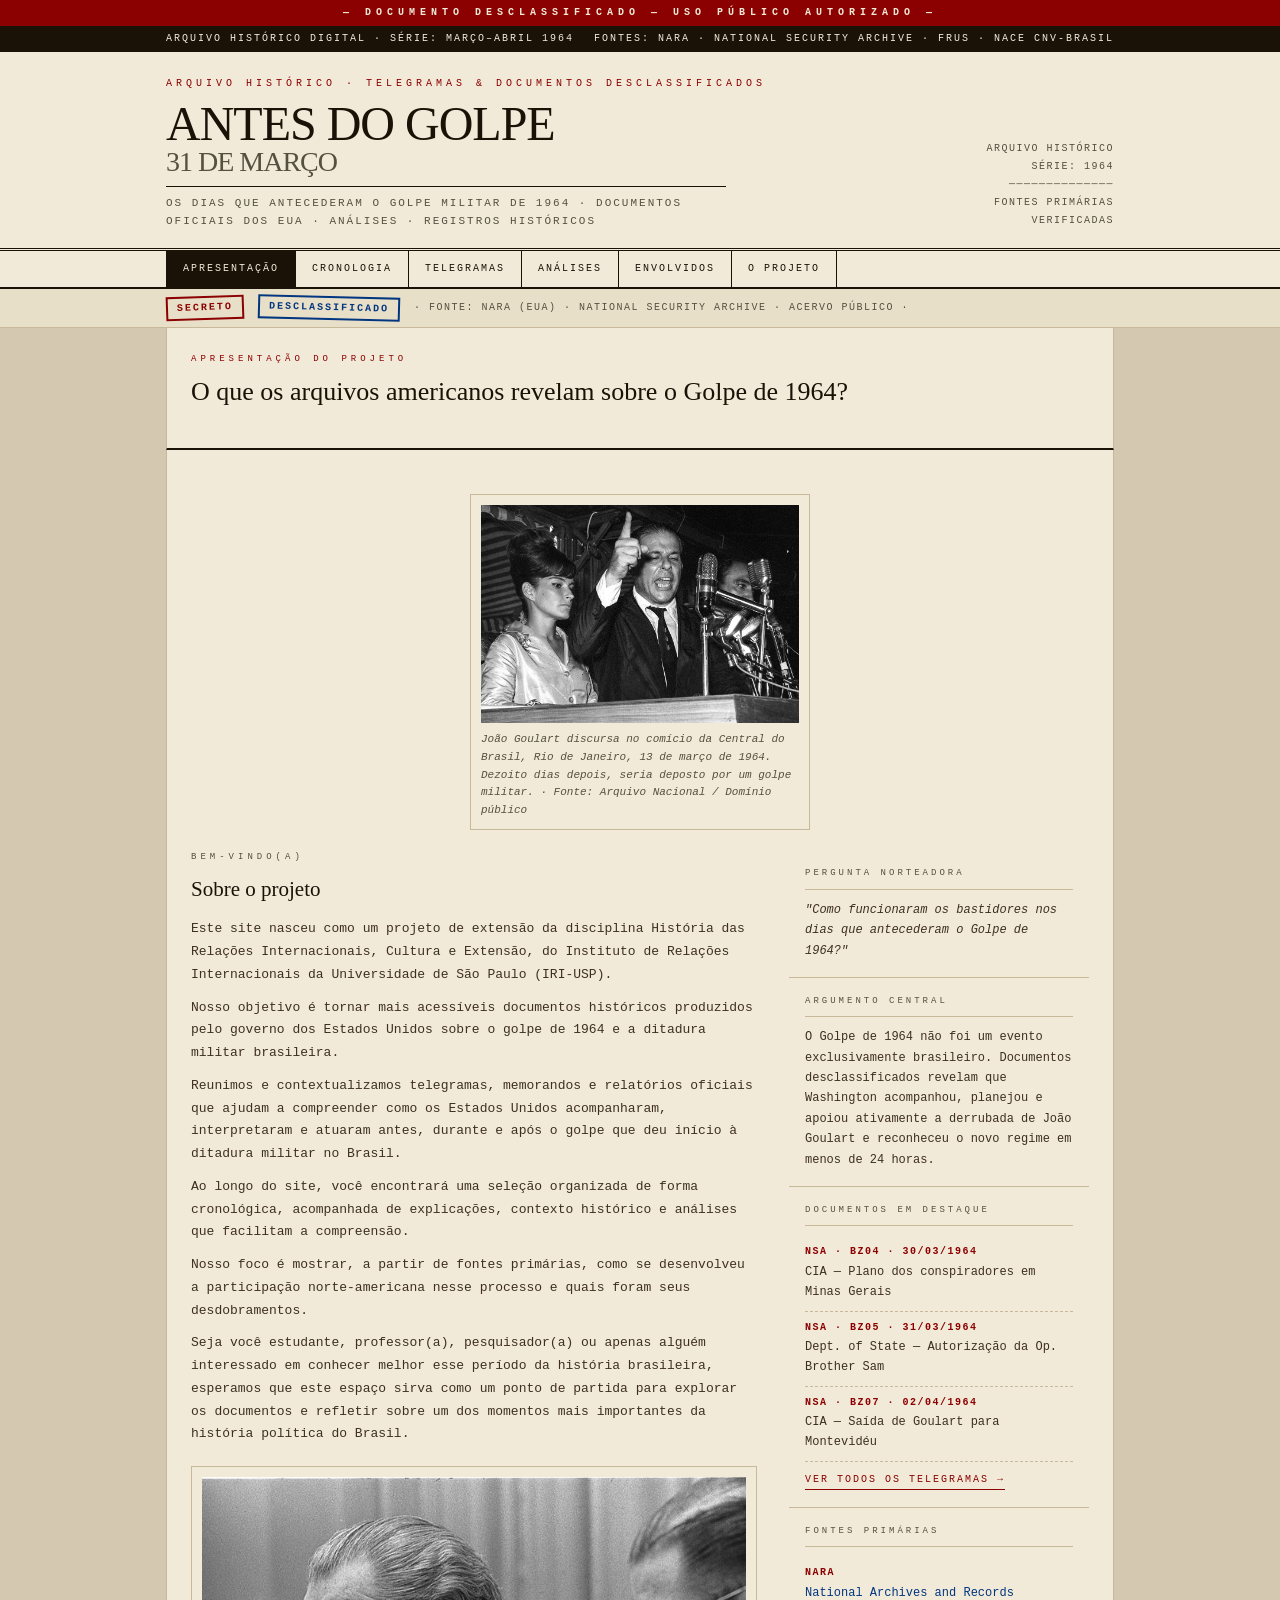
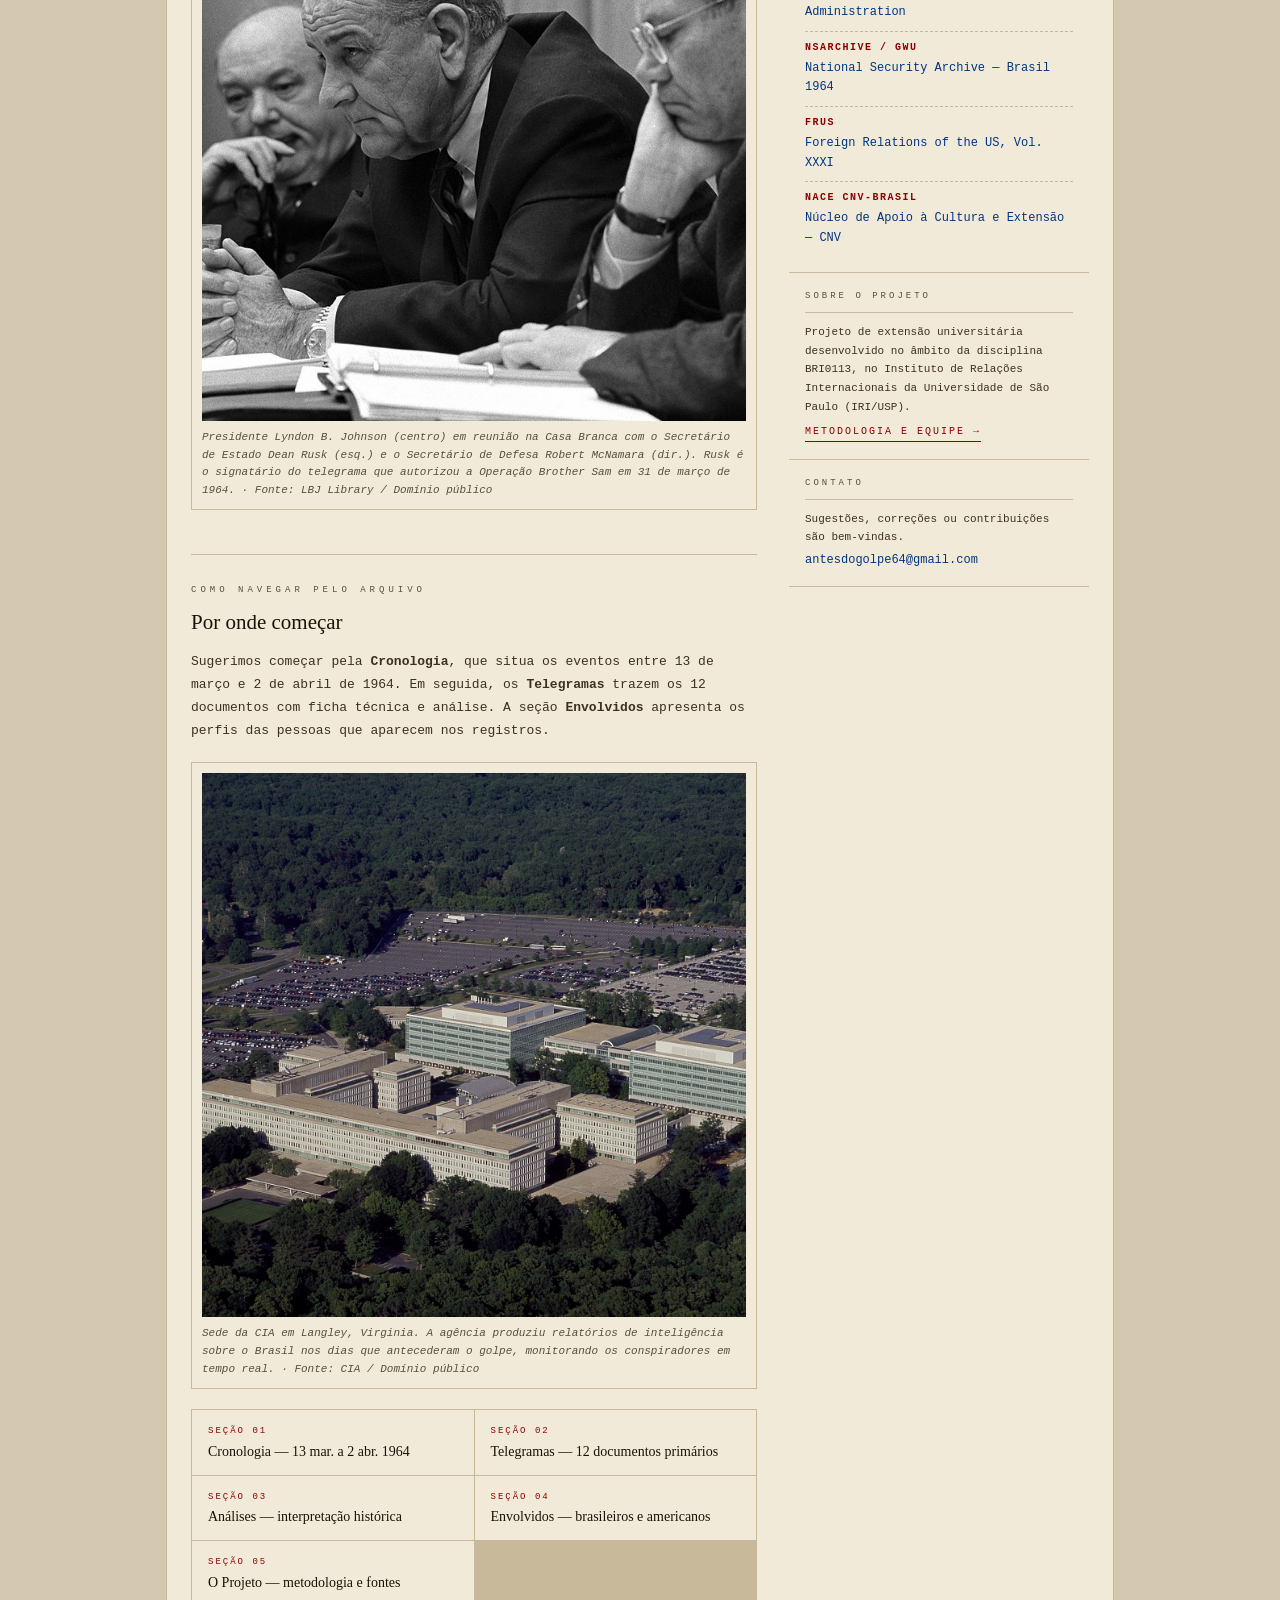
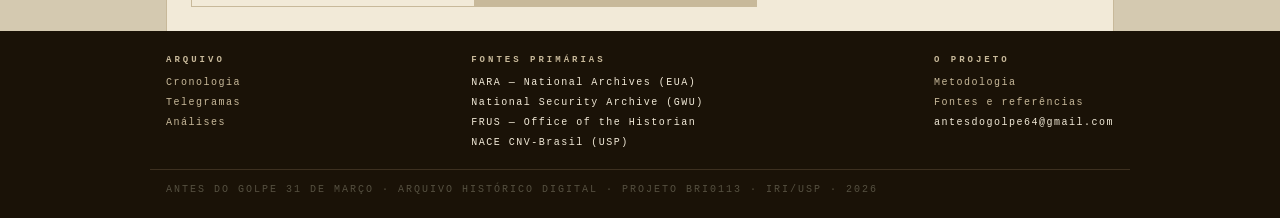
==== commit fe27ebac: "Add files via upload" ====
--- a/index.html
+++ b/index.html
@@ -53,7 +53,7 @@
   </div>
 
   <div class="page-content">
-    <figure class="sobre-figure">
+    <figure class="sobre-figure sobre-figure-hero">
       <div class="sobre-img-wrap"><img class="sobre-img" src="imagens/goulart-comicio.png" alt="João Goulart discursa no comício da Central do Brasil, 13 de março de 1964"></div>
       <figcaption class="img-caption">João Goulart discursa no comício da Central do Brasil, Rio de Janeiro, 13 de março de 1964. Dezoito dias depois, seria deposto por um golpe militar. · Fonte: Arquivo Nacional / Domínio público</figcaption>
     </figure>
--- a/css/style.css
+++ b/css/style.css
@@ -572,6 +572,13 @@
   padding: 10px;
   margin: 20px 0;
 }
+.sobre-figure-hero {
+  max-width: 340px;
+  margin-left: auto;
+  margin-right: auto;
+}
+.sobre-figure-hero .sobre-img-wrap { aspect-ratio: auto; background: none; }
+.sobre-figure-hero .sobre-img { height: auto; object-fit: contain; }
 .sobre-img-wrap {
   aspect-ratio: 1 / 1;
   overflow: hidden;
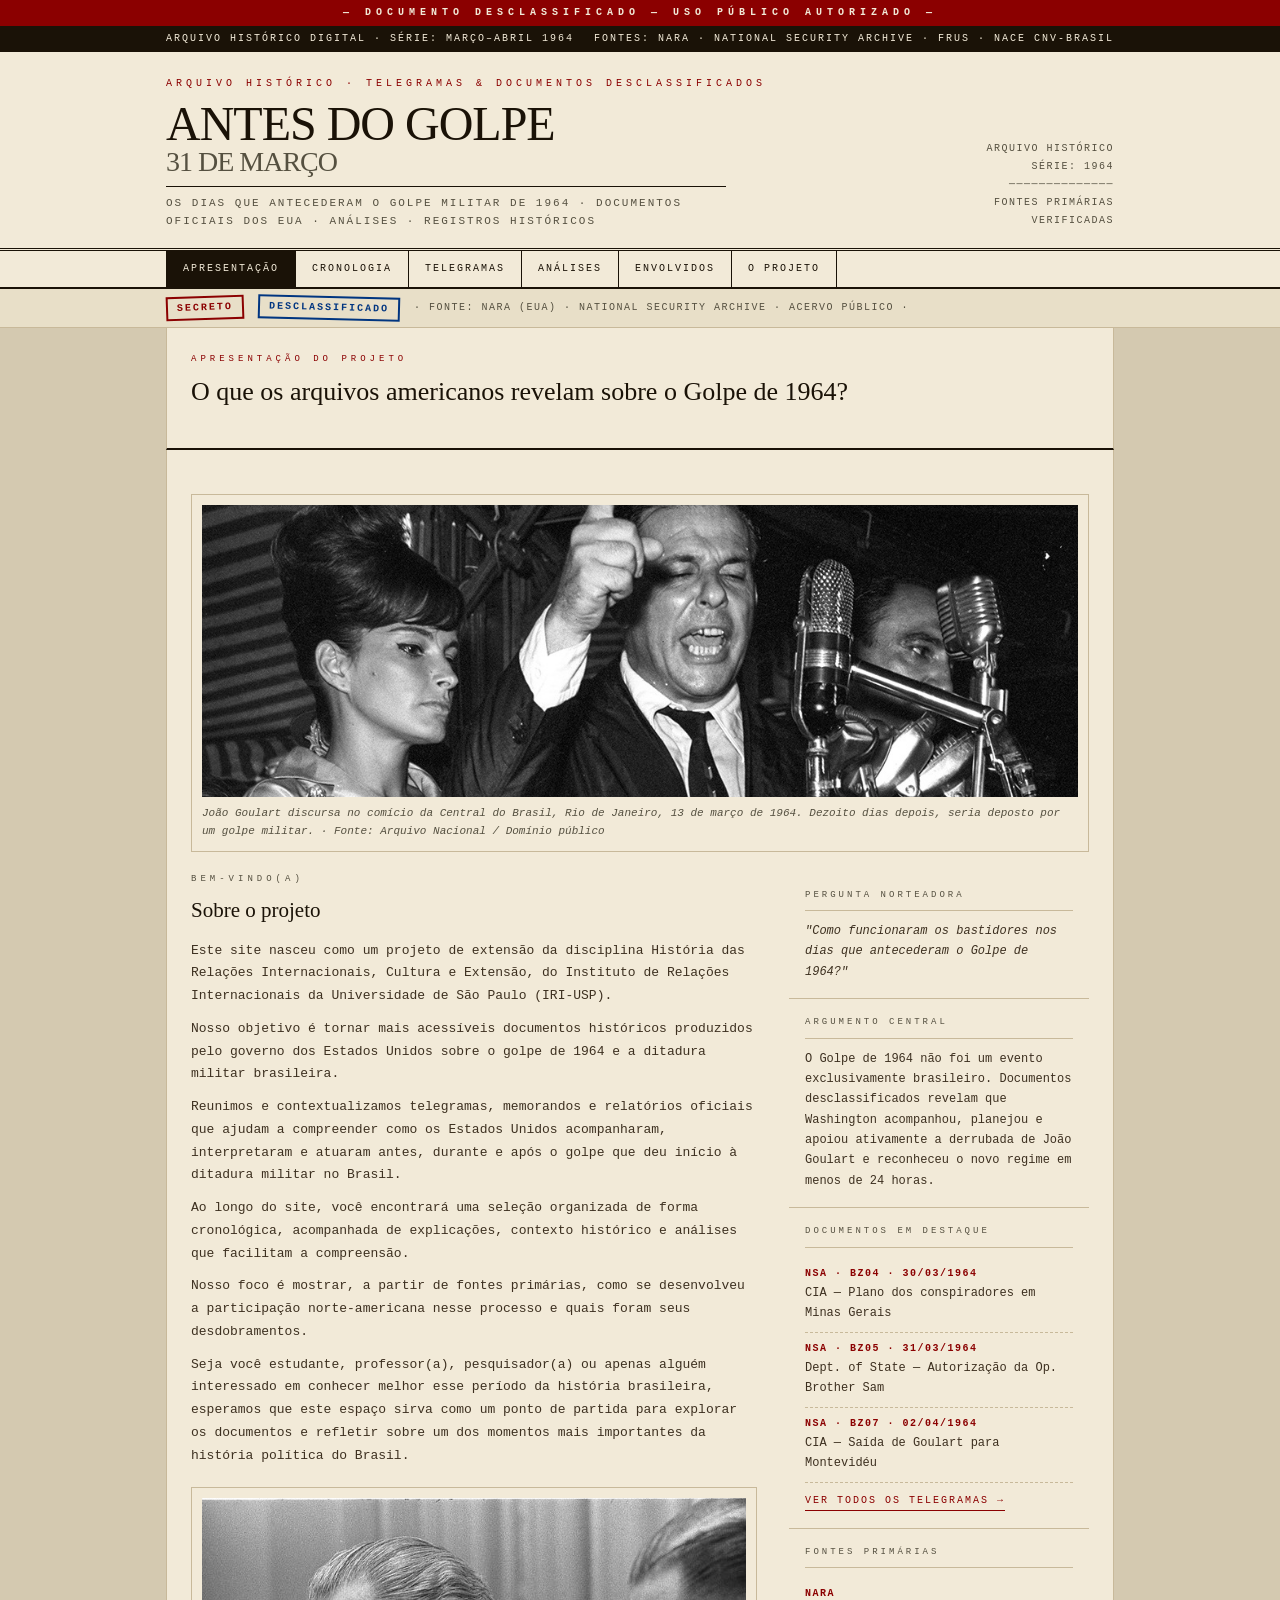
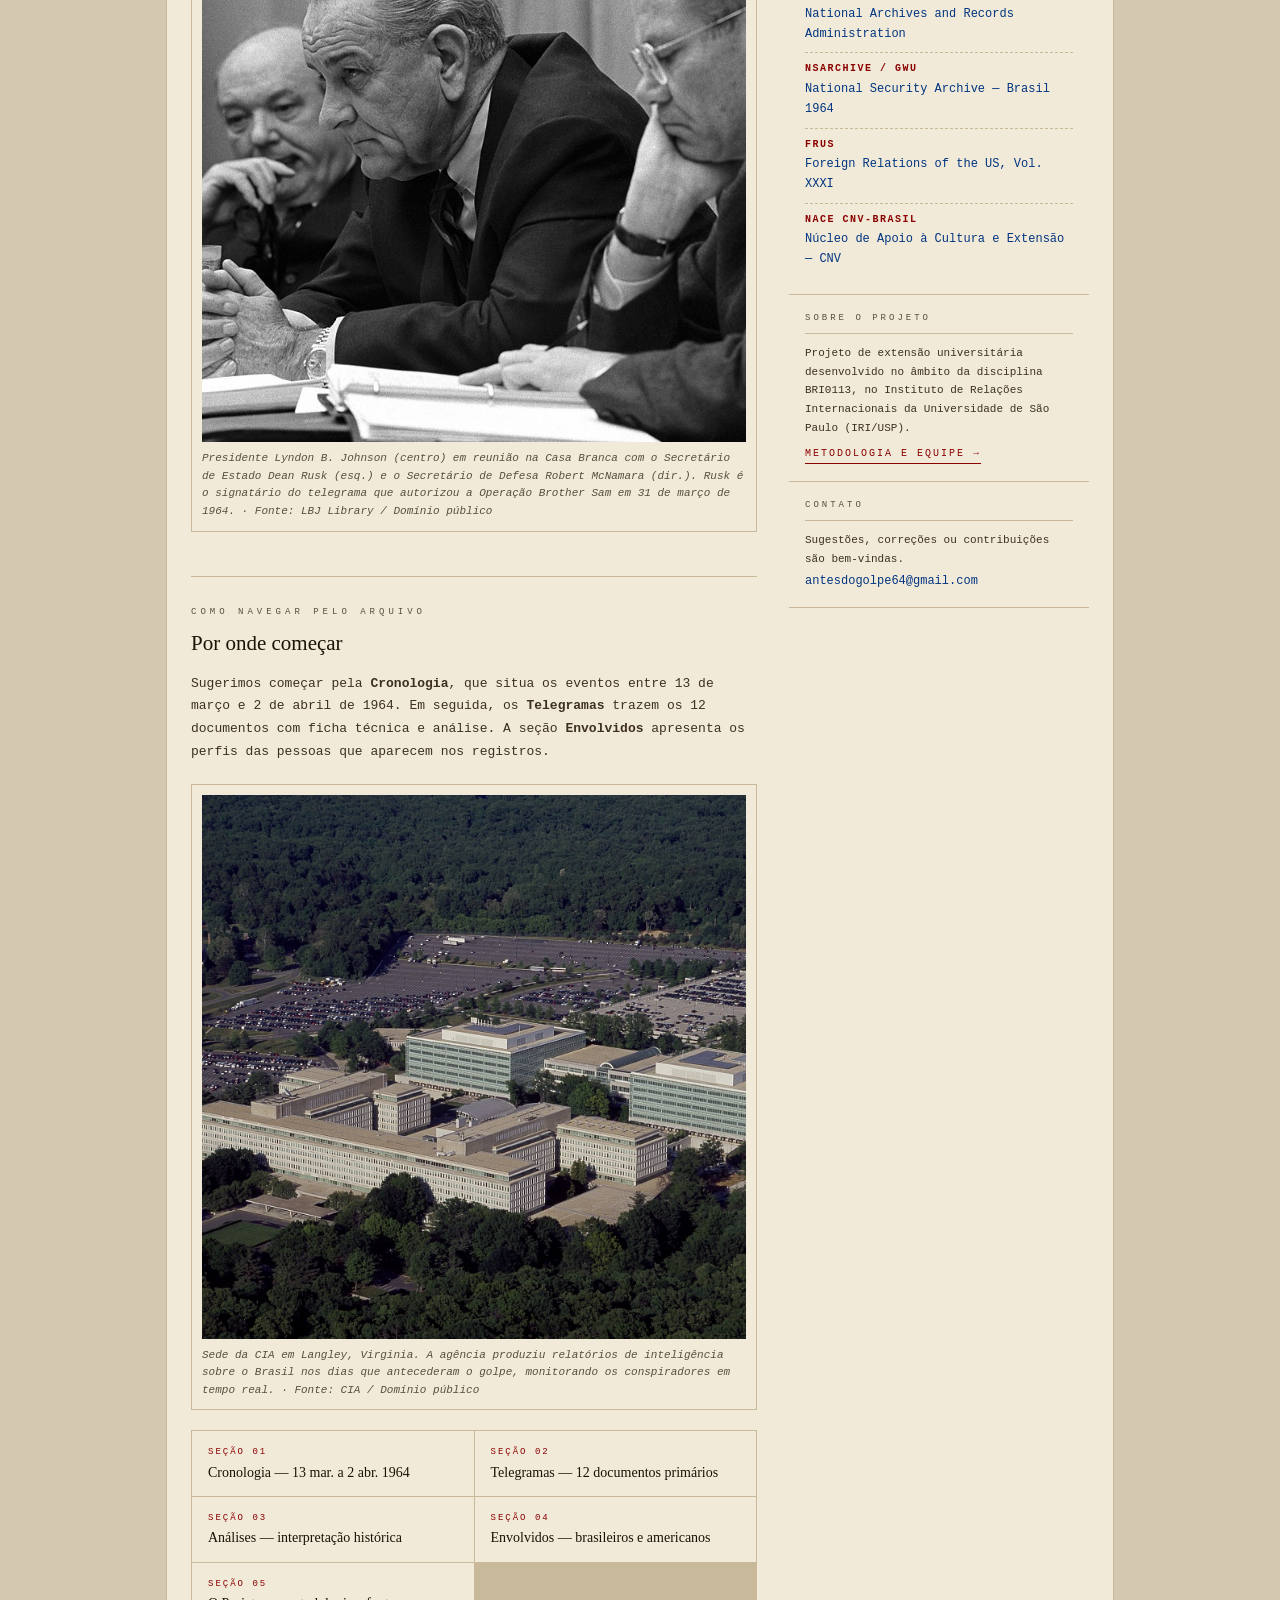
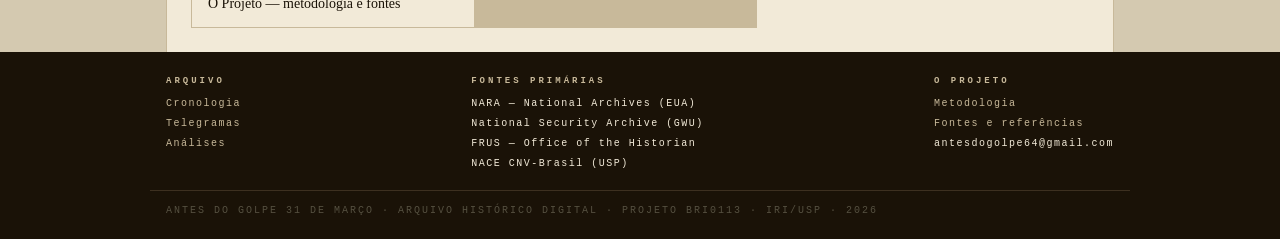
==== commit edfa38dd: "Add files via upload" ====
--- a/index.html
+++ b/index.html
@@ -54,7 +54,7 @@
 
   <div class="page-content">
     <figure class="sobre-figure sobre-figure-hero">
-      <div class="sobre-img-wrap"><img class="sobre-img" src="imagens/goulart-comicio.png" alt="João Goulart discursa no comício da Central do Brasil, 13 de março de 1964"></div>
+      <div class="sobre-img-wrap" style="aspect-ratio:3/1;"><img class="sobre-img" src="imagens/goulart-comicio.png" alt="João Goulart discursa no comício da Central do Brasil, 13 de março de 1964" style="object-position:center 25%;"></div>
       <figcaption class="img-caption">João Goulart discursa no comício da Central do Brasil, Rio de Janeiro, 13 de março de 1964. Dezoito dias depois, seria deposto por um golpe militar. · Fonte: Arquivo Nacional / Domínio público</figcaption>
     </figure>
 
--- a/css/style.css
+++ b/css/style.css
@@ -573,12 +573,10 @@
   margin: 20px 0;
 }
 .sobre-figure-hero {
-  max-width: 340px;
-  margin-left: auto;
-  margin-right: auto;
-}
-.sobre-figure-hero .sobre-img-wrap { aspect-ratio: auto; background: none; }
-.sobre-figure-hero .sobre-img { height: auto; object-fit: contain; }
+  max-width: 100%;
+}
+.sobre-figure-hero .sobre-img-wrap { aspect-ratio: 3 / 1; background: var(--papel-escuro); }
+.sobre-figure-hero .sobre-img { height: 100%; object-fit: cover; object-position: center 25%; }
 .sobre-img-wrap {
   aspect-ratio: 1 / 1;
   overflow: hidden;
